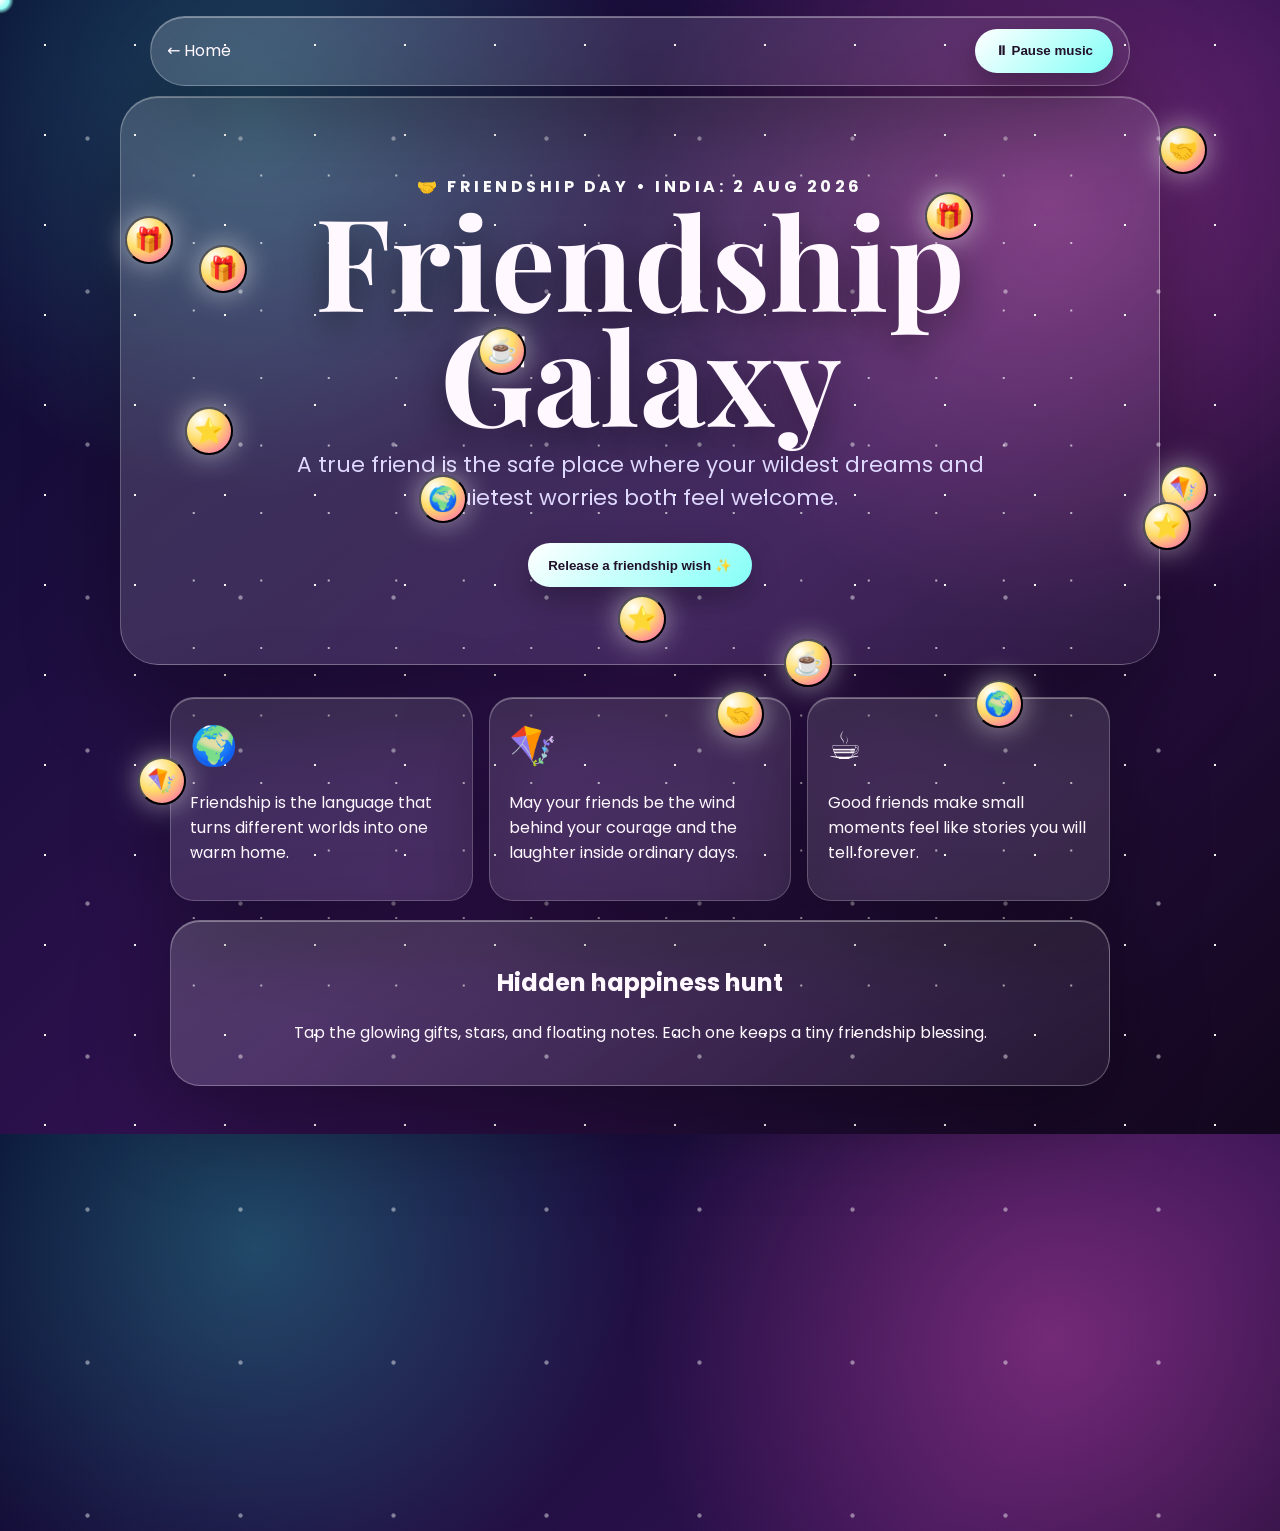
==== friendship.html @ 6240e815 "Create friendship and girlfriend day site" ====
<!doctype html>
<html lang="en">
<head>
  <meta charset="utf-8" />
  <meta name="viewport" content="width=device-width, initial-scale=1" />
  <title>Friendship Galaxy — Eternal Bonds</title>
  <link rel="preconnect" href="https://fonts.googleapis.com">
  <link rel="preconnect" href="https://fonts.gstatic.com" crossorigin>
  <link href="https://fonts.googleapis.com/css2?family=Playfair+Display:wght@600;700&family=Poppins:wght@400;500;600;700&display=swap" rel="stylesheet">
  <link rel="stylesheet" href="styles.css" />
</head>
<body class="celebration friendship-page" data-mood="friendship">
  <div class="cursor-orb" aria-hidden="true"></div>
  <div class="stars" aria-hidden="true"></div>
  <nav class="topbar glass"><a href="index.html">← Home</a><button class="music-toggle" type="button">▶ Play music</button></nav>
  <main class="celebration-shell">
    <section class="scene-card glass tilt-card">
      <div class="badge">🤝 Friendship Day • India: 2 Aug 2026</div>
      <h1>Friendship Galaxy</h1>
      <p class="lead">A true friend is the safe place where your wildest dreams and quietest worries both feel welcome.</p>
      <button class="wish-button" type="button">Release a friendship wish ✨</button>
    </section>
    <section class="quote-grid">
      <article class="quote-card glass"><span>🌍</span><p>Friendship is the language that turns different worlds into one warm home.</p></article>
      <article class="quote-card glass"><span>🪁</span><p>May your friends be the wind behind your courage and the laughter inside ordinary days.</p></article>
      <article class="quote-card glass"><span>☕</span><p>Good friends make small moments feel like stories you will tell forever.</p></article>
    </section>
    <section class="easter-zone glass">
      <h2>Hidden happiness hunt</h2>
      <p>Tap the glowing gifts, stars, and floating notes. Each one keeps a tiny friendship blessing.</p>
      <div class="secret-field" aria-live="polite"></div>
    </section>
  </main>
  <script src="script.js"></script>
</body>
</html>
---- styles.css ----
:root {
  --bg-a: #080b2f;
  --bg-b: #30114f;
  --glass: rgba(255, 255, 255, .13);
  --border: rgba(255, 255, 255, .28);
  --text: #fff8ff;
  --muted: #dfd8ff;
  --friend: #62f5ff;
  --love: #ff6fb5;
  font-family: Poppins, system-ui, sans-serif;
}
* { box-sizing: border-box; }
body {
  margin: 0;
  min-height: 100vh;
  overflow-x: hidden;
  color: var(--text);
  background: radial-gradient(circle at 20% 10%, #4dfff940, transparent 24rem), radial-gradient(circle at 82% 18%, #ff5ccb55, transparent 26rem), linear-gradient(135deg, var(--bg-a), var(--bg-b) 55%, #12071d);
  perspective: 1200px;
}
a { color: inherit; text-decoration: none; }
.glass {
  border: 1px solid var(--border);
  background: linear-gradient(145deg, rgba(255,255,255,.18), rgba(255,255,255,.06));
  box-shadow: 0 30px 90px rgba(0,0,0,.36), inset 0 1px 0 rgba(255,255,255,.35);
  backdrop-filter: blur(18px);
}
.stars, .stars::before, .stars::after {
  position: fixed; inset: 0; content: ""; pointer-events: none;
  background-image: radial-gradient(#fff 1px, transparent 1.5px);
  background-size: 90px 90px; animation: drift 35s linear infinite;
}
.stars::before { transform: scale(1.7); opacity: .45; animation-duration: 55s; }
.stars::after { transform: scale(.75); opacity: .65; animation-duration: 25s; }
.cursor-orb {
  position: fixed; z-index: 5; width: 28px; height: 28px; border-radius: 50%; pointer-events: none;
  background: radial-gradient(circle, #fff, #93fff5 45%, transparent 70%);
  mix-blend-mode: screen; filter: blur(.5px); transform: translate(-50%, -50%);
}
.home-shell, .celebration-shell { min-height: 100vh; display: grid; place-items: center; padding: 6rem 1.2rem 3rem; position: relative; }
.hero-card, .scene-card { width: min(1040px, 100%); padding: clamp(2rem, 6vw, 5rem); border-radius: 38px; text-align: center; transform-style: preserve-3d; }
h1 { font-family: 'Playfair Display', serif; font-size: clamp(3.4rem, 10vw, 8rem); margin: .2rem 0 1rem; line-height: .9; text-shadow: 0 12px 35px rgba(0,0,0,.45); }
.eyebrow, .badge { letter-spacing: .22em; text-transform: uppercase; color: #fff; font-weight: 700; }
.hero-copy, .lead { color: var(--muted); font-size: clamp(1.05rem, 2vw, 1.35rem); max-width: 760px; margin: 0 auto 1.8rem; }
.date-row, .portal-grid, .quote-grid { display: grid; gap: 1rem; }
.date-row { grid-template-columns: repeat(auto-fit, minmax(210px, 1fr)); margin: 2rem 0; }
.date-row span, .portal, .quote-card { border-radius: 24px; padding: 1.2rem; background: rgba(255,255,255,.12); border: 1px solid rgba(255,255,255,.22); }
.portal-grid, .quote-grid { grid-template-columns: repeat(auto-fit, minmax(250px, 1fr)); width: min(940px, 100%); margin: 2rem auto 0; }
.portal { display: flex; gap: 1rem; align-items: center; text-align: left; transition: transform .35s, box-shadow .35s; }
.portal:hover { transform: translateY(-12px) rotateX(8deg) rotateY(-8deg) scale(1.03); box-shadow: 0 25px 70px rgba(0,0,0,.45); }
.portal-icon { font-size: 3rem; filter: drop-shadow(0 12px 16px rgba(0,0,0,.35)); }
.portal small { display: block; color: var(--muted); margin-top: .25rem; }
.floating-shape, .secret {
  position: fixed; display: grid; place-items: center; border-radius: 24px; font-weight: 800; cursor: pointer; user-select: none;
  animation: float 6s ease-in-out infinite; transform-style: preserve-3d;
}
.floating-shape { width: 110px; height: 110px; background: linear-gradient(135deg, #ffffff55, #ffffff11); border: 1px solid var(--border); }
.cube { left: 6%; top: 16%; } .heart { right: 7%; bottom: 13%; animation-delay: -2s; } .ring { right: 14%; top: 16%; animation-delay: -4s; }
.topbar { position: fixed; z-index: 4; top: 1rem; left: 50%; transform: translateX(-50%); width: min(980px, calc(100% - 2rem)); border-radius: 999px; padding: .75rem 1rem; display: flex; justify-content: space-between; align-items: center; }
.music-toggle, .wish-button { border: 0; border-radius: 999px; padding: .9rem 1.25rem; color: #20102a; font-weight: 800; cursor: pointer; background: linear-gradient(135deg, #fff, #83fff7); box-shadow: 0 12px 30px rgba(0,0,0,.28); }
.girlfriend-page .music-toggle, .girlfriend-page .wish-button { background: linear-gradient(135deg, #fff, #ff9bd0); }
.quote-card { min-height: 190px; transform: translateZ(30px); transition: transform .35s; }
.quote-card:hover { transform: translateY(-10px) rotateY(7deg) translateZ(45px); }
.quote-card span { font-size: 2.4rem; }
.easter-zone { width: min(940px, 100%); margin-top: 1.2rem; border-radius: 30px; padding: 1.5rem; text-align: center; }
.secret { z-index: 3; width: 48px; height: 48px; font-size: 1.5rem; background: radial-gradient(circle at 30% 25%, #fff, #ffdd66 45%, #ff58bd); box-shadow: 0 0 28px #fff8; }
.secret.revealed { width: min(280px, 80vw); height: auto; padding: .8rem 1rem; font-size: .9rem; border-radius: 18px; background: rgba(255,255,255,.9); color: #32133d; animation: pop .5s ease both; }
.toast { position: fixed; left: 50%; bottom: 1.5rem; transform: translateX(-50%); z-index: 6; padding: 1rem 1.2rem; border-radius: 18px; background: rgba(255,255,255,.92); color: #2b1239; box-shadow: 0 20px 50px #0007; }
@keyframes drift { to { background-position: 360px 720px; } }
@keyframes float { 50% { transform: translateY(-24px) rotateX(16deg) rotateY(22deg); } }
@keyframes pop { from { transform: scale(.2) rotate(-12deg); } to { transform: scale(1) rotate(0); } }
@media (max-width: 640px) { .topbar { font-size: .85rem; } .floating-shape { display: none; } .scene-card, .hero-card { border-radius: 26px; } }
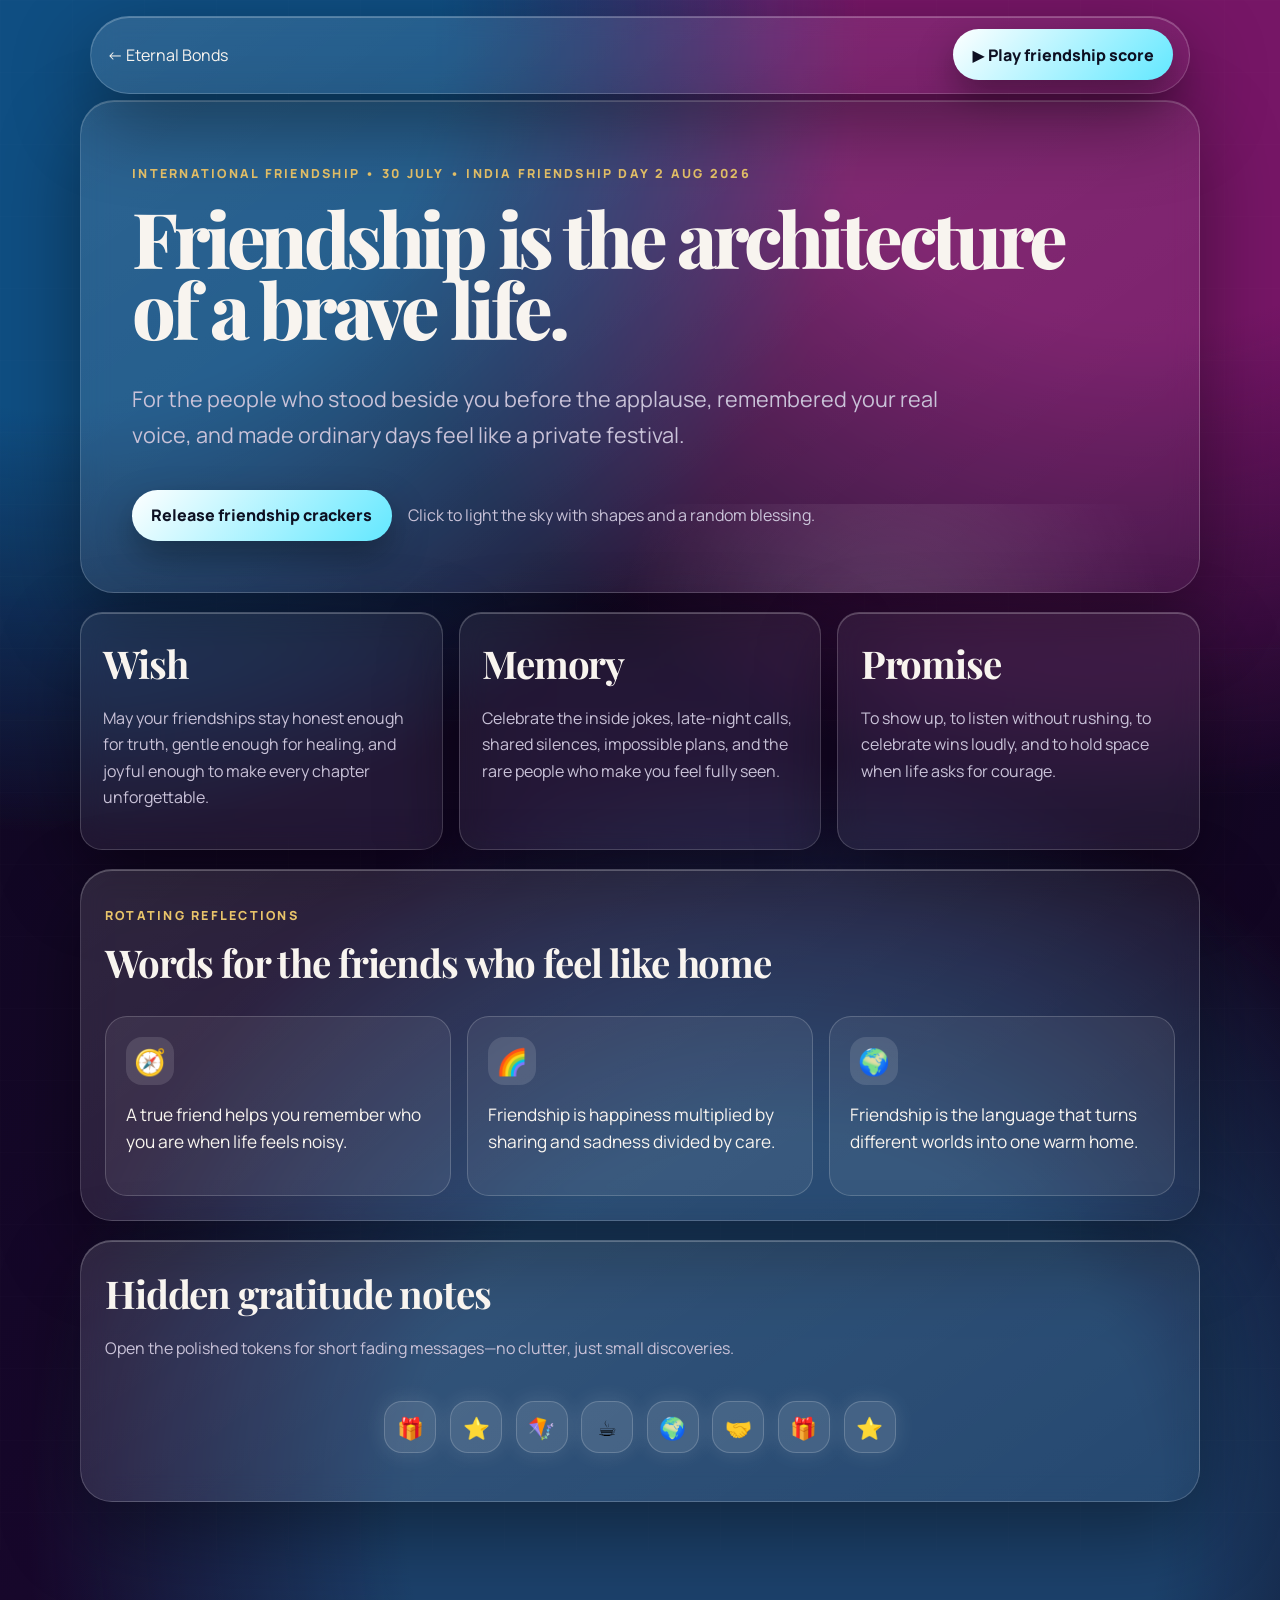
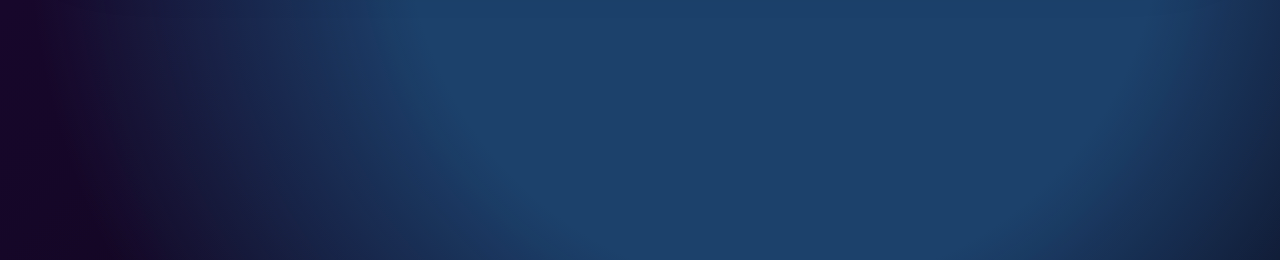
==== commit 3ee18ed9: "Rework site with premium celebrations" ====
--- a/friendship.html
+++ b/friendship.html
@@ -3,33 +3,29 @@
 <head>
   <meta charset="utf-8" />
   <meta name="viewport" content="width=device-width, initial-scale=1" />
-  <title>Friendship Galaxy — Eternal Bonds</title>
+  <title>Friendship Day Experience — Eternal Bonds</title>
   <link rel="preconnect" href="https://fonts.googleapis.com">
   <link rel="preconnect" href="https://fonts.gstatic.com" crossorigin>
-  <link href="https://fonts.googleapis.com/css2?family=Playfair+Display:wght@600;700&family=Poppins:wght@400;500;600;700&display=swap" rel="stylesheet">
+  <link href="https://fonts.googleapis.com/css2?family=Manrope:wght@400;500;600;700;800&family=Playfair+Display:wght@700;800&display=swap" rel="stylesheet">
   <link rel="stylesheet" href="styles.css" />
 </head>
 <body class="celebration friendship-page" data-mood="friendship">
-  <div class="cursor-orb" aria-hidden="true"></div>
-  <div class="stars" aria-hidden="true"></div>
-  <nav class="topbar glass"><a href="index.html">← Home</a><button class="music-toggle" type="button">▶ Play music</button></nav>
+  <div class="aurora" aria-hidden="true"></div><div class="grain" aria-hidden="true"></div><div class="sky-effects" aria-hidden="true"></div>
+  <nav class="topbar glass"><a href="index.html">← Eternal Bonds</a><button class="music-toggle" type="button">▶ Play friendship score</button></nav>
   <main class="celebration-shell">
-    <section class="scene-card glass tilt-card">
-      <div class="badge">🤝 Friendship Day • India: 2 Aug 2026</div>
-      <h1>Friendship Galaxy</h1>
-      <p class="lead">A true friend is the safe place where your wildest dreams and quietest worries both feel welcome.</p>
-      <button class="wish-button" type="button">Release a friendship wish ✨</button>
+    <section class="signature-hero glass tilt-card">
+      <p class="hero-kicker">International Friendship • 30 July • India Friendship Day 2 Aug 2026</p>
+      <h1>Friendship is the architecture of a brave life.</h1>
+      <p class="lead">For the people who stood beside you before the applause, remembered your real voice, and made ordinary days feel like a private festival.</p>
+      <div class="hero-actions"><button class="wish-button" type="button" data-effect="crackers">Release friendship crackers</button><span>Click to light the sky with shapes and a random blessing.</span></div>
     </section>
-    <section class="quote-grid">
-      <article class="quote-card glass"><span>🌍</span><p>Friendship is the language that turns different worlds into one warm home.</p></article>
-      <article class="quote-card glass"><span>🪁</span><p>May your friends be the wind behind your courage and the laughter inside ordinary days.</p></article>
-      <article class="quote-card glass"><span>☕</span><p>Good friends make small moments feel like stories you will tell forever.</p></article>
+    <section class="content-band">
+      <article class="editorial-card glass"><h2>Wish</h2><p>May your friendships stay honest enough for truth, gentle enough for healing, and joyful enough to make every chapter unforgettable.</p></article>
+      <article class="editorial-card glass"><h2>Memory</h2><p>Celebrate the inside jokes, late-night calls, shared silences, impossible plans, and the rare people who make you feel fully seen.</p></article>
+      <article class="editorial-card glass"><h2>Promise</h2><p>To show up, to listen without rushing, to celebrate wins loudly, and to hold space when life asks for courage.</p></article>
     </section>
-    <section class="easter-zone glass">
-      <h2>Hidden happiness hunt</h2>
-      <p>Tap the glowing gifts, stars, and floating notes. Each one keeps a tiny friendship blessing.</p>
-      <div class="secret-field" aria-live="polite"></div>
-    </section>
+    <section class="quote-stage glass"><div><p class="section-label">Rotating reflections</p><h2>Words for the friends who feel like home</h2></div><div class="quote-grid"><article class="quote-card"></article><article class="quote-card"></article><article class="quote-card"></article></div></section>
+    <section class="easter-zone glass"><h2>Hidden gratitude notes</h2><p>Open the polished tokens for short fading messages—no clutter, just small discoveries.</p><div class="secret-field" aria-live="polite"></div></section>
   </main>
   <script src="script.js"></script>
 </body>
--- a/styles.css
+++ b/styles.css
@@ -1,72 +1,5 @@
-:root {
-  --bg-a: #080b2f;
-  --bg-b: #30114f;
-  --glass: rgba(255, 255, 255, .13);
-  --border: rgba(255, 255, 255, .28);
-  --text: #fff8ff;
-  --muted: #dfd8ff;
-  --friend: #62f5ff;
-  --love: #ff6fb5;
-  font-family: Poppins, system-ui, sans-serif;
-}
-* { box-sizing: border-box; }
-body {
-  margin: 0;
-  min-height: 100vh;
-  overflow-x: hidden;
-  color: var(--text);
-  background: radial-gradient(circle at 20% 10%, #4dfff940, transparent 24rem), radial-gradient(circle at 82% 18%, #ff5ccb55, transparent 26rem), linear-gradient(135deg, var(--bg-a), var(--bg-b) 55%, #12071d);
-  perspective: 1200px;
-}
-a { color: inherit; text-decoration: none; }
-.glass {
-  border: 1px solid var(--border);
-  background: linear-gradient(145deg, rgba(255,255,255,.18), rgba(255,255,255,.06));
-  box-shadow: 0 30px 90px rgba(0,0,0,.36), inset 0 1px 0 rgba(255,255,255,.35);
-  backdrop-filter: blur(18px);
-}
-.stars, .stars::before, .stars::after {
-  position: fixed; inset: 0; content: ""; pointer-events: none;
-  background-image: radial-gradient(#fff 1px, transparent 1.5px);
-  background-size: 90px 90px; animation: drift 35s linear infinite;
-}
-.stars::before { transform: scale(1.7); opacity: .45; animation-duration: 55s; }
-.stars::after { transform: scale(.75); opacity: .65; animation-duration: 25s; }
-.cursor-orb {
-  position: fixed; z-index: 5; width: 28px; height: 28px; border-radius: 50%; pointer-events: none;
-  background: radial-gradient(circle, #fff, #93fff5 45%, transparent 70%);
-  mix-blend-mode: screen; filter: blur(.5px); transform: translate(-50%, -50%);
-}
-.home-shell, .celebration-shell { min-height: 100vh; display: grid; place-items: center; padding: 6rem 1.2rem 3rem; position: relative; }
-.hero-card, .scene-card { width: min(1040px, 100%); padding: clamp(2rem, 6vw, 5rem); border-radius: 38px; text-align: center; transform-style: preserve-3d; }
-h1 { font-family: 'Playfair Display', serif; font-size: clamp(3.4rem, 10vw, 8rem); margin: .2rem 0 1rem; line-height: .9; text-shadow: 0 12px 35px rgba(0,0,0,.45); }
-.eyebrow, .badge { letter-spacing: .22em; text-transform: uppercase; color: #fff; font-weight: 700; }
-.hero-copy, .lead { color: var(--muted); font-size: clamp(1.05rem, 2vw, 1.35rem); max-width: 760px; margin: 0 auto 1.8rem; }
-.date-row, .portal-grid, .quote-grid { display: grid; gap: 1rem; }
-.date-row { grid-template-columns: repeat(auto-fit, minmax(210px, 1fr)); margin: 2rem 0; }
-.date-row span, .portal, .quote-card { border-radius: 24px; padding: 1.2rem; background: rgba(255,255,255,.12); border: 1px solid rgba(255,255,255,.22); }
-.portal-grid, .quote-grid { grid-template-columns: repeat(auto-fit, minmax(250px, 1fr)); width: min(940px, 100%); margin: 2rem auto 0; }
-.portal { display: flex; gap: 1rem; align-items: center; text-align: left; transition: transform .35s, box-shadow .35s; }
-.portal:hover { transform: translateY(-12px) rotateX(8deg) rotateY(-8deg) scale(1.03); box-shadow: 0 25px 70px rgba(0,0,0,.45); }
-.portal-icon { font-size: 3rem; filter: drop-shadow(0 12px 16px rgba(0,0,0,.35)); }
-.portal small { display: block; color: var(--muted); margin-top: .25rem; }
-.floating-shape, .secret {
-  position: fixed; display: grid; place-items: center; border-radius: 24px; font-weight: 800; cursor: pointer; user-select: none;
-  animation: float 6s ease-in-out infinite; transform-style: preserve-3d;
-}
-.floating-shape { width: 110px; height: 110px; background: linear-gradient(135deg, #ffffff55, #ffffff11); border: 1px solid var(--border); }
-.cube { left: 6%; top: 16%; } .heart { right: 7%; bottom: 13%; animation-delay: -2s; } .ring { right: 14%; top: 16%; animation-delay: -4s; }
-.topbar { position: fixed; z-index: 4; top: 1rem; left: 50%; transform: translateX(-50%); width: min(980px, calc(100% - 2rem)); border-radius: 999px; padding: .75rem 1rem; display: flex; justify-content: space-between; align-items: center; }
-.music-toggle, .wish-button { border: 0; border-radius: 999px; padding: .9rem 1.25rem; color: #20102a; font-weight: 800; cursor: pointer; background: linear-gradient(135deg, #fff, #83fff7); box-shadow: 0 12px 30px rgba(0,0,0,.28); }
-.girlfriend-page .music-toggle, .girlfriend-page .wish-button { background: linear-gradient(135deg, #fff, #ff9bd0); }
-.quote-card { min-height: 190px; transform: translateZ(30px); transition: transform .35s; }
-.quote-card:hover { transform: translateY(-10px) rotateY(7deg) translateZ(45px); }
-.quote-card span { font-size: 2.4rem; }
-.easter-zone { width: min(940px, 100%); margin-top: 1.2rem; border-radius: 30px; padding: 1.5rem; text-align: center; }
-.secret { z-index: 3; width: 48px; height: 48px; font-size: 1.5rem; background: radial-gradient(circle at 30% 25%, #fff, #ffdd66 45%, #ff58bd); box-shadow: 0 0 28px #fff8; }
-.secret.revealed { width: min(280px, 80vw); height: auto; padding: .8rem 1rem; font-size: .9rem; border-radius: 18px; background: rgba(255,255,255,.9); color: #32133d; animation: pop .5s ease both; }
-.toast { position: fixed; left: 50%; bottom: 1.5rem; transform: translateX(-50%); z-index: 6; padding: 1rem 1.2rem; border-radius: 18px; background: rgba(255,255,255,.92); color: #2b1239; box-shadow: 0 20px 50px #0007; }
-@keyframes drift { to { background-position: 360px 720px; } }
-@keyframes float { 50% { transform: translateY(-24px) rotateX(16deg) rotateY(22deg); } }
-@keyframes pop { from { transform: scale(.2) rotate(-12deg); } to { transform: scale(1) rotate(0); } }
-@media (max-width: 640px) { .topbar { font-size: .85rem; } .floating-shape { display: none; } .scene-card, .hero-card { border-radius: 26px; } }
+:root{--ink:#f8f4ef;--muted:#c9c2d8;--panel:rgba(15,18,38,.64);--line:rgba(255,255,255,.18);--gold:#e9c46a;--cyan:#62e8ff;--rose:#ff7bb8;--violet:#8f7cff;font-family:Manrope,system-ui,sans-serif}*{box-sizing:border-box}body{margin:0;min-height:100svh;color:var(--ink);background:#070817;overflow-x:hidden;perspective:1200px}a{color:inherit;text-decoration:none}button{font:inherit}.aurora{position:fixed;inset:-20%;z-index:-3;background:radial-gradient(circle at 18% 16%,#164d7a 0 16%,transparent 34%),radial-gradient(circle at 78% 12%,#6d195f 0 16%,transparent 36%),radial-gradient(circle at 58% 84%,#204065 0 18%,transparent 36%),linear-gradient(135deg,#080a18,#160827 55%,#080611);filter:saturate(1.15)}.grain{position:fixed;inset:0;z-index:-2;pointer-events:none;opacity:.25;background-image:linear-gradient(rgba(255,255,255,.04) 1px,transparent 1px),linear-gradient(90deg,rgba(255,255,255,.035) 1px,transparent 1px);background-size:72px 72px}.glass{border:1px solid var(--line);background:linear-gradient(145deg,rgba(255,255,255,.12),rgba(255,255,255,.045));box-shadow:0 28px 80px rgba(0,0,0,.42),inset 0 1px 0 rgba(255,255,255,.24);backdrop-filter:blur(14px)}
+.home-shell{min-height:100svh;display:grid;grid-template-columns:minmax(0,1fr) 320px;gap:1rem;align-items:stretch;padding:clamp(1rem,3vw,3rem);max-width:1320px;margin:auto}.home-hero{border-radius:34px;padding:clamp(1.6rem,5vw,5rem);display:flex;flex-direction:column;justify-content:center}.hero-kicker,.section-label{color:var(--gold);font-weight:800;letter-spacing:.18em;text-transform:uppercase;font-size:.78rem}.home-hero h1,.signature-hero h1{font-family:'Playfair Display',serif;font-weight:800;letter-spacing:-.055em;line-height:.92;margin:.5rem 0 1rem}.home-hero h1{font-size:clamp(3rem,7.8vw,7.9rem);max-width:980px}.hero-copy,.lead{font-size:clamp(1.03rem,1.8vw,1.35rem);line-height:1.65;color:var(--muted);max-width:820px}.date-strip{display:grid;grid-template-columns:repeat(3,1fr);gap:.75rem;margin:2rem 0}.date-strip span,.portal,.editorial-card,.quote-card{border:1px solid var(--line);background:rgba(255,255,255,.065);border-radius:22px}.date-strip span{padding:1rem}.date-strip b{display:block;color:#fff;font-size:1.2rem}.portal-grid{display:grid;grid-template-columns:repeat(2,minmax(0,1fr));gap:1rem}.portal{padding:1.4rem;min-height:180px;display:flex;flex-direction:column;justify-content:space-between;transition:.25s ease}.portal:hover{transform:translateY(-8px);border-color:rgba(255,255,255,.42);background:rgba(255,255,255,.1)}.portal-mark{color:var(--gold);font-weight:900}.portal strong{font-size:1.55rem}.portal small{color:var(--muted);font-size:1rem;line-height:1.5}.side-panel{border-radius:34px;padding:1.5rem;align-self:stretch;display:flex;flex-direction:column;justify-content:end}.side-panel p{color:var(--gold);font-weight:800}.side-panel li{margin:.9rem 0;color:var(--muted)}
+.topbar{position:fixed;z-index:20;top:1rem;left:50%;transform:translateX(-50%);width:min(1100px,calc(100% - 2rem));border-radius:999px;padding:.78rem 1rem;display:flex;align-items:center;justify-content:space-between}.music-toggle,.wish-button{border:0;border-radius:999px;padding:.9rem 1.2rem;color:#0d1022;background:linear-gradient(135deg,#fff,var(--cyan));font-weight:900;cursor:pointer;box-shadow:0 16px 36px rgba(0,0,0,.35)}.girlfriend-page .music-toggle,.girlfriend-page .wish-button{background:linear-gradient(135deg,#fff,#ff9ac9)}.celebration-shell{width:min(1120px,calc(100% - 2rem));margin:0 auto;padding:6.25rem 0 3rem;display:grid;gap:1.2rem}.signature-hero{border-radius:34px;padding:clamp(1.6rem,4vw,4rem);min-height:420px;display:grid;align-content:center;position:relative;overflow:hidden}.signature-hero:after{content:"";position:absolute;inset:auto -10% -35% 35%;height:260px;background:radial-gradient(circle,#ffffff24,transparent 62%);pointer-events:none}.signature-hero h1{font-size:clamp(2.6rem,6vw,6.5rem);max-width:980px}.hero-actions{display:flex;gap:1rem;align-items:center;flex-wrap:wrap;margin-top:1rem}.hero-actions span{color:var(--muted);max-width:420px}.content-band{display:grid;grid-template-columns:repeat(3,1fr);gap:1rem}.editorial-card{padding:1.4rem;min-height:210px}.editorial-card h2,.quote-stage h2,.easter-zone h2{font-family:'Playfair Display',serif;letter-spacing:-.03em;font-size:clamp(1.7rem,3vw,2.6rem);margin:.1rem 0 .75rem}.editorial-card p,.easter-zone p{color:var(--muted);line-height:1.65}.quote-stage,.easter-zone{border-radius:32px;padding:1.5rem}.quote-stage{display:grid;gap:1rem}.quote-grid{display:grid;grid-template-columns:repeat(3,1fr);gap:1rem}.quote-card{padding:1.25rem;min-height:180px;transition:opacity .4s ease,transform .4s ease}.quote-card span{display:inline-grid;place-items:center;width:48px;height:48px;border-radius:16px;background:rgba(255,255,255,.12);font-size:1.6rem}.quote-card p{font-size:1.08rem;line-height:1.55}.quote-card.fade-in{animation:fadeIn .7s ease both}.secret-field{min-height:100px;display:flex;flex-wrap:wrap;gap:.85rem;align-items:center;justify-content:center;margin-top:1rem}.secret{width:52px;height:52px;border:1px solid var(--line);border-radius:18px;background:rgba(255,255,255,.12);font-size:1.35rem;cursor:pointer;box-shadow:0 0 22px rgba(255,255,255,.12);transition:.2s ease}.secret:hover{transform:translateY(-5px) scale(1.05);background:rgba(255,255,255,.2)}.fading-quote{flex-basis:min(620px,100%);padding:1rem 1.1rem;border-radius:18px;background:rgba(248,244,239,.94);color:#181429;font-weight:900;text-align:center;box-shadow:0 20px 50px rgba(0,0,0,.38);animation:fadeQuote 4s ease forwards}.sky-effects{position:fixed;inset:0;z-index:10;pointer-events:none;overflow:hidden}.asteroid-particle,.spark,.petal{position:fixed;pointer-events:none;z-index:30}.asteroid-particle{width:6px;height:6px;border-radius:50%;background:radial-gradient(circle,#fff,#7af7ff 58%,transparent 70%);box-shadow:0 0 16px #74f8ff;animation:trail .65s ease-out forwards}.spark{width:8px;height:8px;border-radius:50%;background:var(--spark,#fff);box-shadow:0 0 20px var(--spark,#fff);animation:blast .95s cubic-bezier(.1,.7,.2,1) forwards}.petal{width:16px;height:24px;border-radius:70% 30% 70% 30%;background:linear-gradient(135deg,#fff,#ff79b7);box-shadow:0 0 18px #ff9ac9;animation:petalBloom 1.6s ease-out forwards}.sparkle{position:fixed;z-index:30;color:#fff6a9;pointer-events:none;text-shadow:0 0 18px #fff;animation:sparklePop .9s ease forwards}
+@keyframes fadeIn{from{opacity:0;transform:translateY(12px)}to{opacity:1;transform:none}}@keyframes fadeQuote{0%{opacity:0;transform:translateY(8px) scale(.98)}15%,78%{opacity:1;transform:none}100%{opacity:0;transform:translateY(-14px) scale(.98)}}@keyframes trail{to{opacity:0;transform:translate(var(--dx),var(--dy)) scale(.1)}}@keyframes blast{to{opacity:0;transform:translate(var(--x),var(--y)) scale(.2) rotate(240deg)}}@keyframes petalBloom{0%{opacity:0;transform:translate(-50%,-50%) rotate(0) scale(.2)}20%{opacity:1}100%{opacity:0;transform:translate(var(--x),var(--y)) rotate(var(--r)) scale(1.08)}}@keyframes sparklePop{to{opacity:0;transform:translateY(-24px) scale(.2) rotate(90deg)}}
+@media(max-width:980px){.home-shell{grid-template-columns:1fr}.side-panel{display:none}.date-strip,.portal-grid,.content-band,.quote-grid{grid-template-columns:1fr}.signature-hero{min-height:auto}.topbar{font-size:.9rem}.hero-actions{align-items:flex-start;flex-direction:column}}@media(prefers-reduced-motion:reduce){*,*::before,*::after{animation-duration:.01ms!important;animation-iteration-count:1!important;scroll-behavior:auto!important}.asteroid-particle,.spark,.petal,.sparkle{display:none!important}}
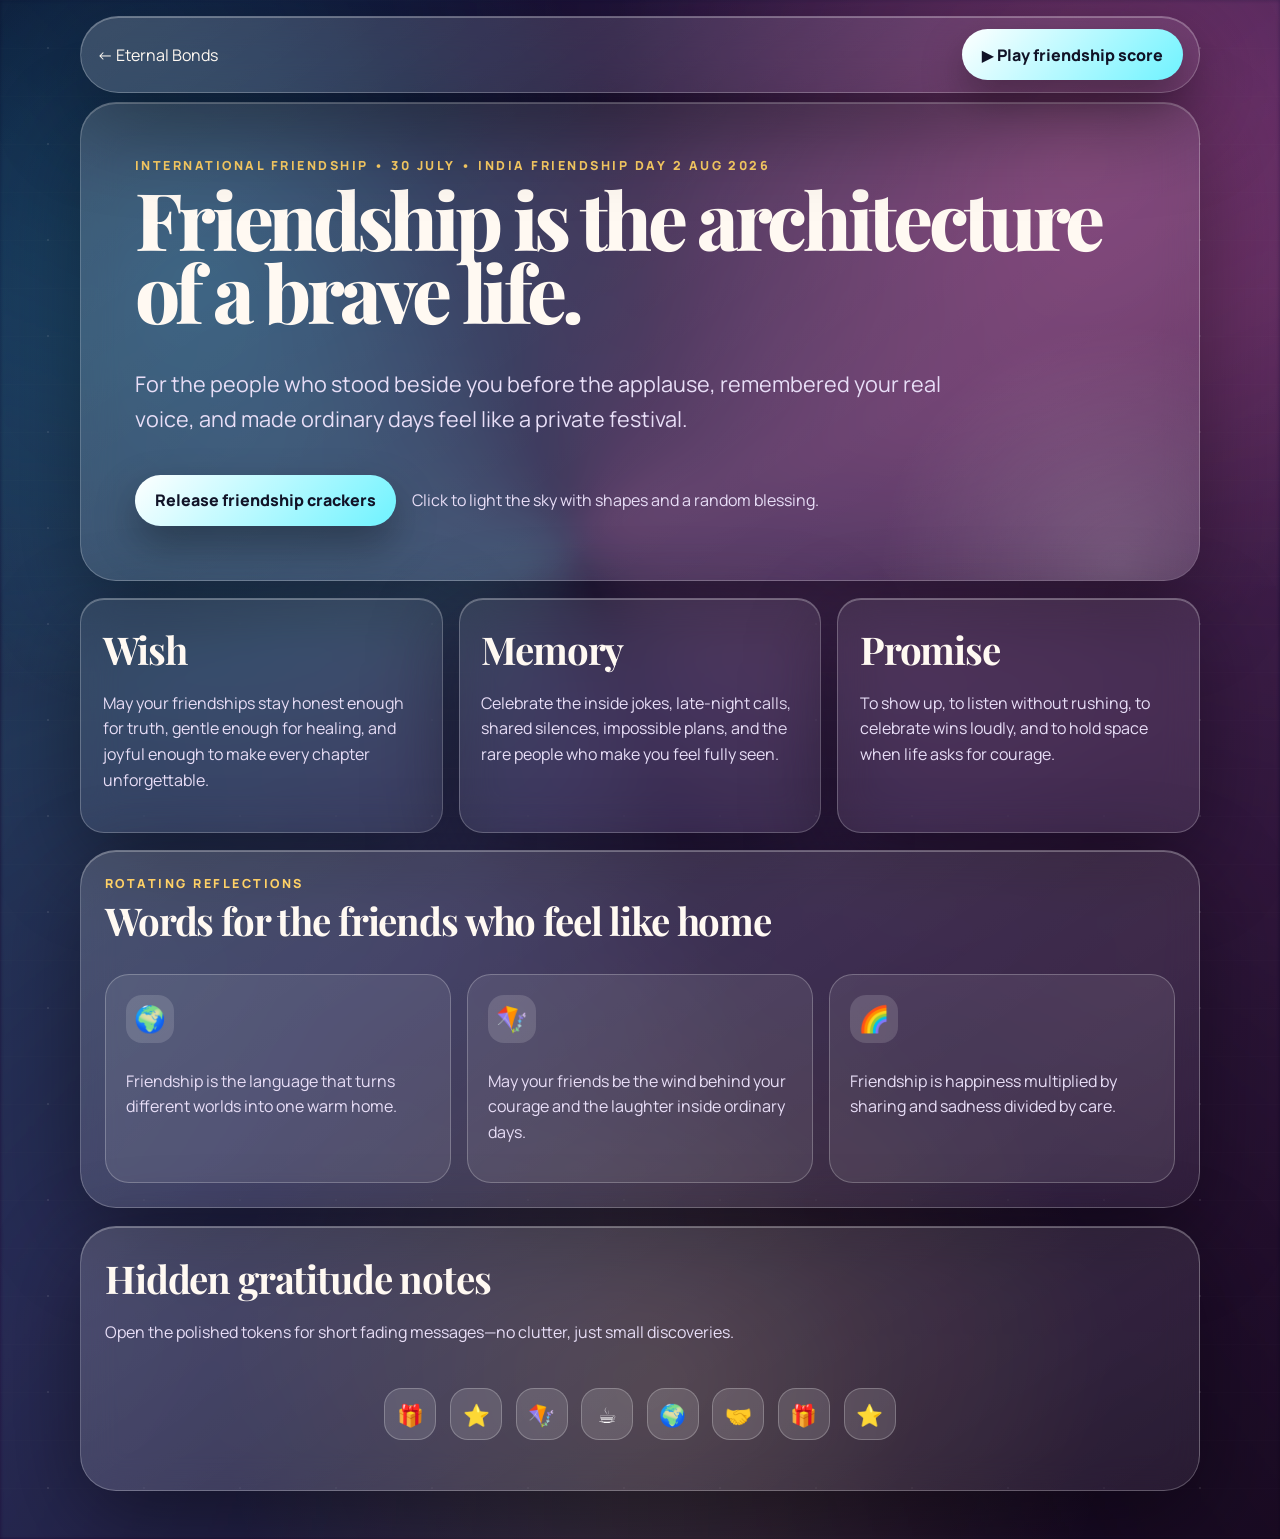
==== commit 544b38f3: "Refresh celebratory design with canvas effects" ====
--- a/friendship.html
+++ b/friendship.html
@@ -10,6 +10,7 @@
   <link rel="stylesheet" href="styles.css" />
 </head>
 <body class="celebration friendship-page" data-mood="friendship">
+  <canvas class="fx-canvas" aria-hidden="true"></canvas>
   <div class="aurora" aria-hidden="true"></div><div class="grain" aria-hidden="true"></div><div class="sky-effects" aria-hidden="true"></div>
   <nav class="topbar glass"><a href="index.html">← Eternal Bonds</a><button class="music-toggle" type="button">▶ Play friendship score</button></nav>
   <main class="celebration-shell">
--- a/styles.css
+++ b/styles.css
@@ -1,5 +1,344 @@
-:root{--ink:#f8f4ef;--muted:#c9c2d8;--panel:rgba(15,18,38,.64);--line:rgba(255,255,255,.18);--gold:#e9c46a;--cyan:#62e8ff;--rose:#ff7bb8;--violet:#8f7cff;font-family:Manrope,system-ui,sans-serif}*{box-sizing:border-box}body{margin:0;min-height:100svh;color:var(--ink);background:#070817;overflow-x:hidden;perspective:1200px}a{color:inherit;text-decoration:none}button{font:inherit}.aurora{position:fixed;inset:-20%;z-index:-3;background:radial-gradient(circle at 18% 16%,#164d7a 0 16%,transparent 34%),radial-gradient(circle at 78% 12%,#6d195f 0 16%,transparent 36%),radial-gradient(circle at 58% 84%,#204065 0 18%,transparent 36%),linear-gradient(135deg,#080a18,#160827 55%,#080611);filter:saturate(1.15)}.grain{position:fixed;inset:0;z-index:-2;pointer-events:none;opacity:.25;background-image:linear-gradient(rgba(255,255,255,.04) 1px,transparent 1px),linear-gradient(90deg,rgba(255,255,255,.035) 1px,transparent 1px);background-size:72px 72px}.glass{border:1px solid var(--line);background:linear-gradient(145deg,rgba(255,255,255,.12),rgba(255,255,255,.045));box-shadow:0 28px 80px rgba(0,0,0,.42),inset 0 1px 0 rgba(255,255,255,.24);backdrop-filter:blur(14px)}
-.home-shell{min-height:100svh;display:grid;grid-template-columns:minmax(0,1fr) 320px;gap:1rem;align-items:stretch;padding:clamp(1rem,3vw,3rem);max-width:1320px;margin:auto}.home-hero{border-radius:34px;padding:clamp(1.6rem,5vw,5rem);display:flex;flex-direction:column;justify-content:center}.hero-kicker,.section-label{color:var(--gold);font-weight:800;letter-spacing:.18em;text-transform:uppercase;font-size:.78rem}.home-hero h1,.signature-hero h1{font-family:'Playfair Display',serif;font-weight:800;letter-spacing:-.055em;line-height:.92;margin:.5rem 0 1rem}.home-hero h1{font-size:clamp(3rem,7.8vw,7.9rem);max-width:980px}.hero-copy,.lead{font-size:clamp(1.03rem,1.8vw,1.35rem);line-height:1.65;color:var(--muted);max-width:820px}.date-strip{display:grid;grid-template-columns:repeat(3,1fr);gap:.75rem;margin:2rem 0}.date-strip span,.portal,.editorial-card,.quote-card{border:1px solid var(--line);background:rgba(255,255,255,.065);border-radius:22px}.date-strip span{padding:1rem}.date-strip b{display:block;color:#fff;font-size:1.2rem}.portal-grid{display:grid;grid-template-columns:repeat(2,minmax(0,1fr));gap:1rem}.portal{padding:1.4rem;min-height:180px;display:flex;flex-direction:column;justify-content:space-between;transition:.25s ease}.portal:hover{transform:translateY(-8px);border-color:rgba(255,255,255,.42);background:rgba(255,255,255,.1)}.portal-mark{color:var(--gold);font-weight:900}.portal strong{font-size:1.55rem}.portal small{color:var(--muted);font-size:1rem;line-height:1.5}.side-panel{border-radius:34px;padding:1.5rem;align-self:stretch;display:flex;flex-direction:column;justify-content:end}.side-panel p{color:var(--gold);font-weight:800}.side-panel li{margin:.9rem 0;color:var(--muted)}
-.topbar{position:fixed;z-index:20;top:1rem;left:50%;transform:translateX(-50%);width:min(1100px,calc(100% - 2rem));border-radius:999px;padding:.78rem 1rem;display:flex;align-items:center;justify-content:space-between}.music-toggle,.wish-button{border:0;border-radius:999px;padding:.9rem 1.2rem;color:#0d1022;background:linear-gradient(135deg,#fff,var(--cyan));font-weight:900;cursor:pointer;box-shadow:0 16px 36px rgba(0,0,0,.35)}.girlfriend-page .music-toggle,.girlfriend-page .wish-button{background:linear-gradient(135deg,#fff,#ff9ac9)}.celebration-shell{width:min(1120px,calc(100% - 2rem));margin:0 auto;padding:6.25rem 0 3rem;display:grid;gap:1.2rem}.signature-hero{border-radius:34px;padding:clamp(1.6rem,4vw,4rem);min-height:420px;display:grid;align-content:center;position:relative;overflow:hidden}.signature-hero:after{content:"";position:absolute;inset:auto -10% -35% 35%;height:260px;background:radial-gradient(circle,#ffffff24,transparent 62%);pointer-events:none}.signature-hero h1{font-size:clamp(2.6rem,6vw,6.5rem);max-width:980px}.hero-actions{display:flex;gap:1rem;align-items:center;flex-wrap:wrap;margin-top:1rem}.hero-actions span{color:var(--muted);max-width:420px}.content-band{display:grid;grid-template-columns:repeat(3,1fr);gap:1rem}.editorial-card{padding:1.4rem;min-height:210px}.editorial-card h2,.quote-stage h2,.easter-zone h2{font-family:'Playfair Display',serif;letter-spacing:-.03em;font-size:clamp(1.7rem,3vw,2.6rem);margin:.1rem 0 .75rem}.editorial-card p,.easter-zone p{color:var(--muted);line-height:1.65}.quote-stage,.easter-zone{border-radius:32px;padding:1.5rem}.quote-stage{display:grid;gap:1rem}.quote-grid{display:grid;grid-template-columns:repeat(3,1fr);gap:1rem}.quote-card{padding:1.25rem;min-height:180px;transition:opacity .4s ease,transform .4s ease}.quote-card span{display:inline-grid;place-items:center;width:48px;height:48px;border-radius:16px;background:rgba(255,255,255,.12);font-size:1.6rem}.quote-card p{font-size:1.08rem;line-height:1.55}.quote-card.fade-in{animation:fadeIn .7s ease both}.secret-field{min-height:100px;display:flex;flex-wrap:wrap;gap:.85rem;align-items:center;justify-content:center;margin-top:1rem}.secret{width:52px;height:52px;border:1px solid var(--line);border-radius:18px;background:rgba(255,255,255,.12);font-size:1.35rem;cursor:pointer;box-shadow:0 0 22px rgba(255,255,255,.12);transition:.2s ease}.secret:hover{transform:translateY(-5px) scale(1.05);background:rgba(255,255,255,.2)}.fading-quote{flex-basis:min(620px,100%);padding:1rem 1.1rem;border-radius:18px;background:rgba(248,244,239,.94);color:#181429;font-weight:900;text-align:center;box-shadow:0 20px 50px rgba(0,0,0,.38);animation:fadeQuote 4s ease forwards}.sky-effects{position:fixed;inset:0;z-index:10;pointer-events:none;overflow:hidden}.asteroid-particle,.spark,.petal{position:fixed;pointer-events:none;z-index:30}.asteroid-particle{width:6px;height:6px;border-radius:50%;background:radial-gradient(circle,#fff,#7af7ff 58%,transparent 70%);box-shadow:0 0 16px #74f8ff;animation:trail .65s ease-out forwards}.spark{width:8px;height:8px;border-radius:50%;background:var(--spark,#fff);box-shadow:0 0 20px var(--spark,#fff);animation:blast .95s cubic-bezier(.1,.7,.2,1) forwards}.petal{width:16px;height:24px;border-radius:70% 30% 70% 30%;background:linear-gradient(135deg,#fff,#ff79b7);box-shadow:0 0 18px #ff9ac9;animation:petalBloom 1.6s ease-out forwards}.sparkle{position:fixed;z-index:30;color:#fff6a9;pointer-events:none;text-shadow:0 0 18px #fff;animation:sparklePop .9s ease forwards}
-@keyframes fadeIn{from{opacity:0;transform:translateY(12px)}to{opacity:1;transform:none}}@keyframes fadeQuote{0%{opacity:0;transform:translateY(8px) scale(.98)}15%,78%{opacity:1;transform:none}100%{opacity:0;transform:translateY(-14px) scale(.98)}}@keyframes trail{to{opacity:0;transform:translate(var(--dx),var(--dy)) scale(.1)}}@keyframes blast{to{opacity:0;transform:translate(var(--x),var(--y)) scale(.2) rotate(240deg)}}@keyframes petalBloom{0%{opacity:0;transform:translate(-50%,-50%) rotate(0) scale(.2)}20%{opacity:1}100%{opacity:0;transform:translate(var(--x),var(--y)) rotate(var(--r)) scale(1.08)}}@keyframes sparklePop{to{opacity:0;transform:translateY(-24px) scale(.2) rotate(90deg)}}
-@media(max-width:980px){.home-shell{grid-template-columns:1fr}.side-panel{display:none}.date-strip,.portal-grid,.content-band,.quote-grid{grid-template-columns:1fr}.signature-hero{min-height:auto}.topbar{font-size:.9rem}.hero-actions{align-items:flex-start;flex-direction:column}}@media(prefers-reduced-motion:reduce){*,*::before,*::after{animation-duration:.01ms!important;animation-iteration-count:1!important;scroll-behavior:auto!important}.asteroid-particle,.spark,.petal,.sparkle{display:none!important}}
+:root {
+  --ink: #fff9f2;
+  --soft: #e8def7;
+  --deep: #090819;
+  --panel: rgba(255, 255, 255, 0.12);
+  --panel-strong: rgba(255, 255, 255, 0.18);
+  --line: rgba(255, 255, 255, 0.24);
+  --gold: #ffd166;
+  --cyan: #6ef3ff;
+  --rose: #ff7fbd;
+  --violet: #9d8cff;
+  --shadow: 0 28px 90px rgba(0, 0, 0, 0.42);
+  font-family: Manrope, system-ui, -apple-system, BlinkMacSystemFont, "Segoe UI", sans-serif;
+}
+
+* { box-sizing: border-box; }
+html { min-height: 100%; background: var(--deep); }
+body {
+  margin: 0;
+  min-height: 100svh;
+  color: var(--ink);
+  overflow-x: hidden;
+  background:
+    radial-gradient(circle at 16% 18%, rgba(48, 205, 255, 0.26), transparent 28rem),
+    radial-gradient(circle at 84% 10%, rgba(255, 107, 181, 0.28), transparent 30rem),
+    radial-gradient(circle at 52% 90%, rgba(255, 209, 102, 0.16), transparent 28rem),
+    linear-gradient(135deg, #080b28 0%, #21113f 48%, #12071d 100%);
+  perspective: 1200px;
+}
+
+a { color: inherit; text-decoration: none; }
+button { font: inherit; }
+
+.aurora,
+.grain,
+.fx-canvas,
+.sky-effects {
+  position: fixed;
+  inset: 0;
+  pointer-events: none;
+}
+
+.aurora {
+  z-index: -3;
+  background:
+    conic-gradient(from 160deg at 45% 35%, transparent, rgba(110, 243, 255, 0.18), transparent, rgba(255, 127, 189, 0.2), transparent),
+    radial-gradient(circle at 50% 40%, rgba(255, 255, 255, 0.07), transparent 32rem);
+  filter: blur(2px) saturate(1.15);
+}
+
+.grain {
+  z-index: -2;
+  opacity: 0.28;
+  background-image:
+    radial-gradient(rgba(255, 255, 255, 0.34) 1px, transparent 1.4px),
+    linear-gradient(rgba(255,255,255,0.035) 1px, transparent 1px);
+  background-size: 96px 96px, 48px 48px;
+  animation: starDrift 50s linear infinite;
+}
+
+.fx-canvas,
+.sky-effects { z-index: 12; }
+
+.glass {
+  border: 1px solid var(--line);
+  background: linear-gradient(145deg, rgba(255,255,255,0.17), rgba(255,255,255,0.065));
+  box-shadow: var(--shadow), inset 0 1px 0 rgba(255,255,255,0.28);
+  backdrop-filter: blur(18px);
+}
+
+.home-shell {
+  width: min(1280px, calc(100% - 2rem));
+  min-height: 100svh;
+  margin: 0 auto;
+  padding: clamp(1rem, 3vw, 3rem) 0;
+  display: grid;
+  grid-template-columns: minmax(0, 1fr) minmax(270px, 360px);
+  gap: 1rem;
+  align-items: stretch;
+}
+
+.home-hero,
+.side-panel,
+.signature-hero,
+.quote-stage,
+.easter-zone {
+  border-radius: 36px;
+}
+
+.home-hero {
+  position: relative;
+  overflow: hidden;
+  padding: clamp(1.6rem, 5vw, 5rem);
+  display: grid;
+  align-content: center;
+}
+
+.home-hero::after,
+.signature-hero::after {
+  content: "";
+  position: absolute;
+  width: 34rem;
+  height: 34rem;
+  right: -12rem;
+  bottom: -16rem;
+  border-radius: 50%;
+  background: radial-gradient(circle, rgba(255,255,255,0.18), transparent 62%);
+}
+
+.hero-kicker,
+.section-label {
+  margin: 0;
+  color: var(--gold);
+  font-size: 0.78rem;
+  font-weight: 900;
+  letter-spacing: 0.2em;
+  text-transform: uppercase;
+}
+
+.home-hero h1,
+.signature-hero h1 {
+  margin: 0.5rem 0 1rem;
+  font-family: "Playfair Display", Georgia, serif;
+  font-weight: 800;
+  letter-spacing: -0.055em;
+  line-height: 0.92;
+}
+
+.home-hero h1 { font-size: clamp(3.2rem, 8vw, 8.4rem); max-width: 1040px; }
+.signature-hero h1 { font-size: clamp(2.8rem, 6.2vw, 6.7rem); max-width: 1000px; }
+
+.hero-copy,
+.lead {
+  max-width: 840px;
+  color: var(--soft);
+  font-size: clamp(1rem, 1.75vw, 1.35rem);
+  line-height: 1.65;
+}
+
+.date-strip,
+.portal-grid,
+.content-band,
+.quote-grid {
+  display: grid;
+  gap: 1rem;
+}
+
+.date-strip { grid-template-columns: repeat(3, 1fr); margin: 2rem 0; }
+.date-strip span,
+.portal,
+.editorial-card,
+.quote-card {
+  border: 1px solid var(--line);
+  border-radius: 24px;
+  background: rgba(255,255,255,0.085);
+}
+.date-strip span { padding: 1rem; color: var(--soft); }
+.date-strip b { display: block; color: #fff; font-size: 1.18rem; }
+
+.portal-grid { grid-template-columns: repeat(2, minmax(0, 1fr)); }
+.portal {
+  min-height: 180px;
+  padding: 1.35rem;
+  display: flex;
+  flex-direction: column;
+  justify-content: space-between;
+  transition: transform 0.28s ease, background 0.28s ease, border-color 0.28s ease;
+}
+.portal:hover { transform: translateY(-10px); background: var(--panel-strong); border-color: rgba(255,255,255,0.44); }
+.portal-mark { color: var(--gold); font-weight: 900; }
+.portal strong { font-size: 1.5rem; }
+.portal small { color: var(--soft); font-size: 1rem; line-height: 1.55; }
+
+.side-panel {
+  padding: 1.5rem;
+  display: grid;
+  align-content: end;
+}
+.side-panel p { color: var(--gold); font-weight: 900; }
+.side-panel li { margin: 0.9rem 0; color: var(--soft); }
+
+.topbar {
+  position: fixed;
+  z-index: 30;
+  top: 1rem;
+  left: 50%;
+  transform: translateX(-50%);
+  width: min(1120px, calc(100% - 2rem));
+  border-radius: 999px;
+  padding: 0.75rem 1rem;
+  display: flex;
+  justify-content: space-between;
+  align-items: center;
+}
+
+.music-toggle,
+.wish-button {
+  border: 0;
+  border-radius: 999px;
+  padding: 0.92rem 1.25rem;
+  color: #111327;
+  font-weight: 900;
+  cursor: pointer;
+  background: linear-gradient(135deg, #fff, var(--cyan));
+  box-shadow: 0 18px 40px rgba(0,0,0,0.34);
+}
+.girlfriend-page .music-toggle,
+.girlfriend-page .wish-button { background: linear-gradient(135deg, #fff, #ff9bcf); }
+
+.celebration-shell {
+  width: min(1120px, calc(100% - 2rem));
+  margin: 0 auto;
+  padding: 6.4rem 0 3rem;
+  display: grid;
+  gap: 1.1rem;
+}
+
+.signature-hero {
+  min-height: 430px;
+  position: relative;
+  overflow: hidden;
+  padding: clamp(1.7rem, 4.2vw, 4rem);
+  display: grid;
+  align-content: center;
+}
+
+.hero-actions {
+  display: flex;
+  flex-wrap: wrap;
+  gap: 1rem;
+  align-items: center;
+  margin-top: 1rem;
+}
+.hero-actions span { max-width: 430px; color: var(--soft); }
+
+.content-band { grid-template-columns: repeat(3, 1fr); }
+.editorial-card { min-height: 205px; padding: 1.35rem; }
+.editorial-card h2,
+.quote-stage h2,
+.easter-zone h2 {
+  margin: 0.1rem 0 0.75rem;
+  font-family: "Playfair Display", Georgia, serif;
+  font-size: clamp(1.7rem, 3vw, 2.55rem);
+  letter-spacing: -0.03em;
+}
+.editorial-card p,
+.easter-zone p,
+.quote-card p { color: var(--soft); line-height: 1.62; }
+
+.quote-stage,
+.easter-zone { padding: 1.5rem; }
+.quote-stage { display: grid; gap: 1rem; }
+.quote-grid { grid-template-columns: repeat(3, 1fr); }
+.quote-card { min-height: 178px; padding: 1.25rem; }
+.quote-card span {
+  display: inline-grid;
+  place-items: center;
+  width: 48px;
+  height: 48px;
+  margin-bottom: 0.6rem;
+  border-radius: 16px;
+  background: rgba(255,255,255,0.14);
+  font-size: 1.6rem;
+}
+.quote-card.fade-in { animation: fadeIn 0.6s ease both; }
+
+.secret-field {
+  min-height: 104px;
+  display: flex;
+  flex-wrap: wrap;
+  justify-content: center;
+  align-items: center;
+  gap: 0.85rem;
+  margin-top: 1rem;
+}
+.secret {
+  width: 52px;
+  height: 52px;
+  border: 1px solid var(--line);
+  border-radius: 18px;
+  background: rgba(255,255,255,0.13);
+  color: #fff;
+  font-size: 1.35rem;
+  cursor: pointer;
+  transition: transform 0.2s ease, background 0.2s ease;
+}
+.secret:hover { transform: translateY(-5px) scale(1.06); background: rgba(255,255,255,0.22); }
+
+.fading-quote {
+  flex-basis: min(620px, 100%);
+  padding: 1rem 1.1rem;
+  border-radius: 18px;
+  color: #151224;
+  background: rgba(255, 250, 244, 0.95);
+  font-weight: 900;
+  text-align: center;
+  box-shadow: 0 20px 50px rgba(0,0,0,0.38);
+  animation: fadeQuote 4s ease forwards;
+}
+
+.asteroid-particle,
+.sparkle {
+  position: fixed;
+  z-index: 40;
+  pointer-events: none;
+}
+.asteroid-particle {
+  width: 6px;
+  height: 6px;
+  border-radius: 50%;
+  background: radial-gradient(circle, #fff, #7af7ff 58%, transparent 70%);
+  box-shadow: 0 0 16px #74f8ff;
+  animation: trail 0.65s ease-out forwards;
+}
+.sparkle {
+  color: #fff6a9;
+  text-shadow: 0 0 18px #fff;
+  animation: sparklePop 0.9s ease forwards;
+}
+
+@keyframes starDrift { to { background-position: 240px 360px, 96px 144px; } }
+@keyframes fadeIn { from { opacity: 0; transform: translateY(12px); } to { opacity: 1; transform: none; } }
+@keyframes fadeQuote { 0% { opacity: 0; transform: translateY(8px) scale(0.98); } 15%, 78% { opacity: 1; transform: none; } 100% { opacity: 0; transform: translateY(-14px) scale(0.98); } }
+@keyframes trail { to { opacity: 0; transform: translate(var(--dx), var(--dy)) scale(0.1); } }
+@keyframes sparklePop { to { opacity: 0; transform: translateY(-24px) scale(0.2) rotate(90deg); } }
+
+@media (max-width: 980px) {
+  .home-shell { grid-template-columns: 1fr; }
+  .side-panel { display: none; }
+  .date-strip,
+  .portal-grid,
+  .content-band,
+  .quote-grid { grid-template-columns: 1fr; }
+  .signature-hero { min-height: auto; }
+  .topbar { font-size: 0.9rem; }
+  .hero-actions { align-items: flex-start; flex-direction: column; }
+}
+
+@media (prefers-reduced-motion: reduce) {
+  *, *::before, *::after { animation-duration: 0.01ms !important; animation-iteration-count: 1 !important; scroll-behavior: auto !important; }
+  .asteroid-particle,
+  .sparkle,
+  .fx-canvas { display: none !important; }
+}
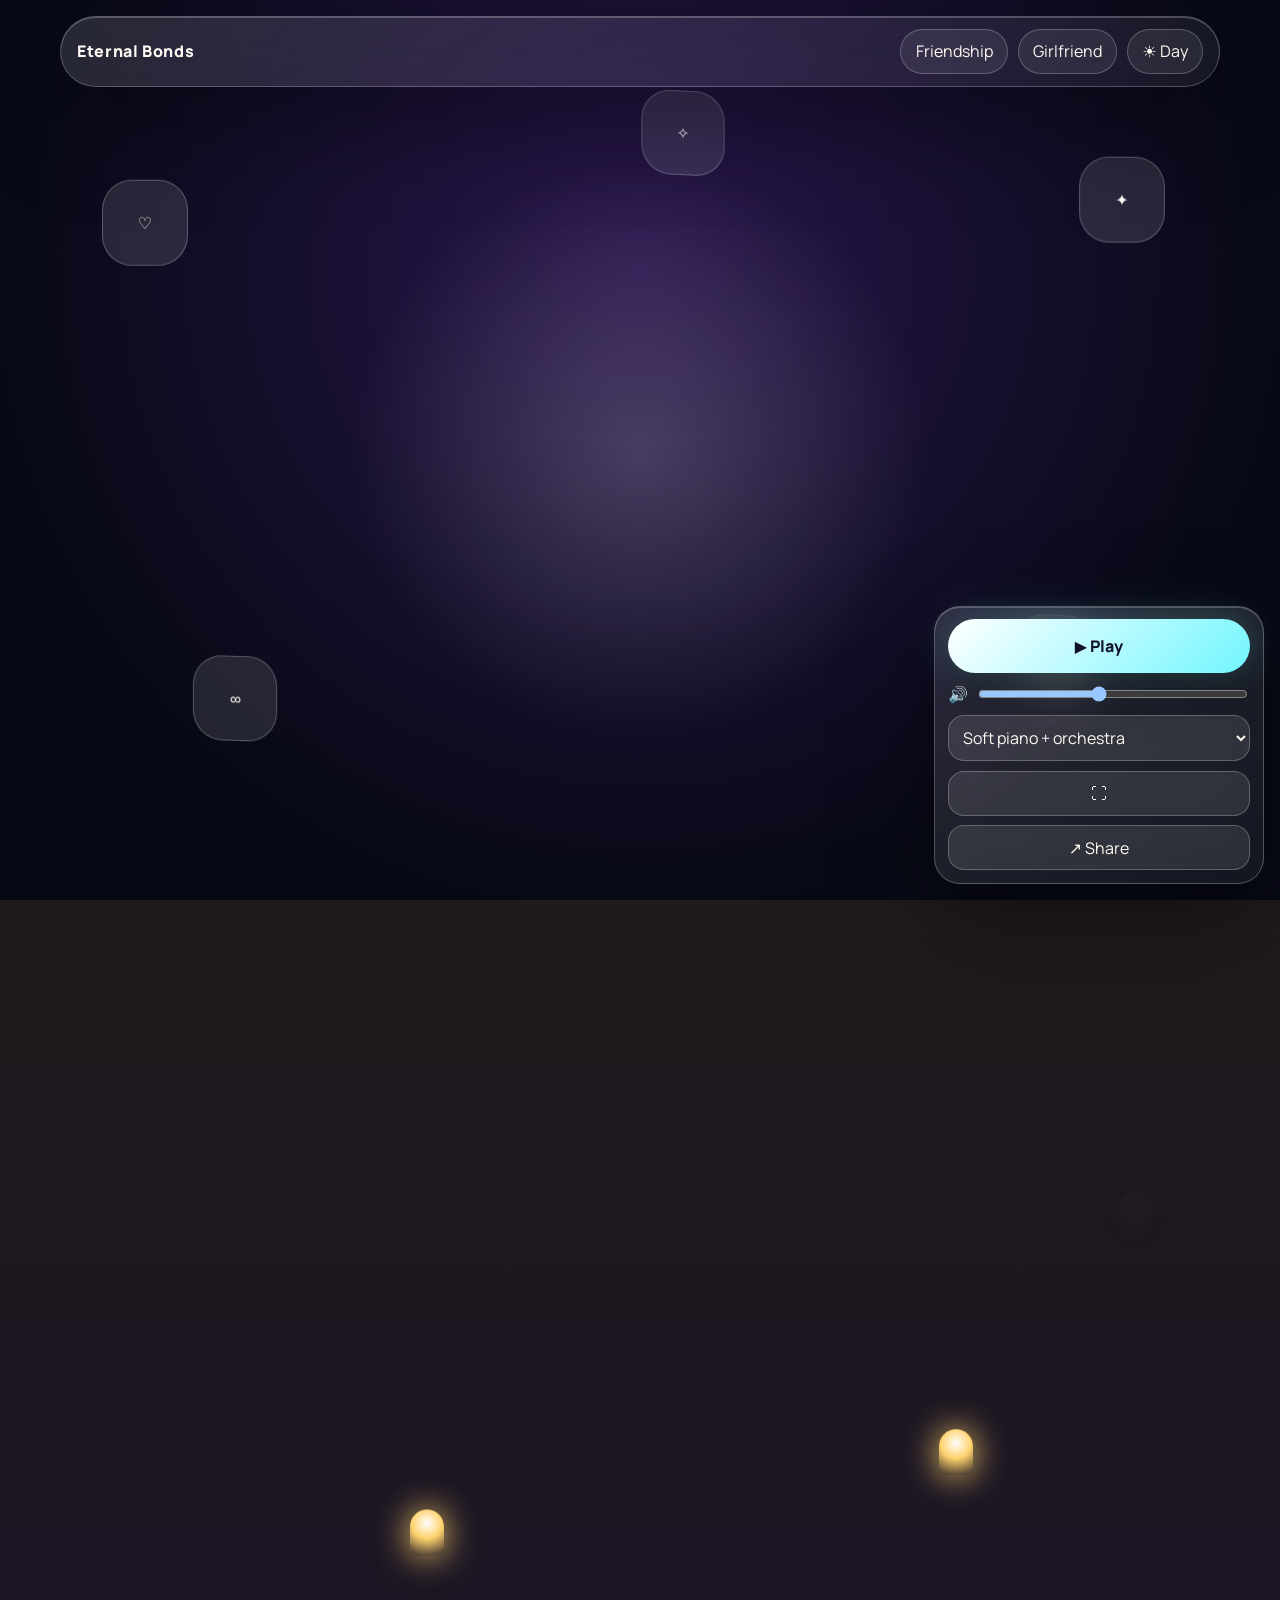
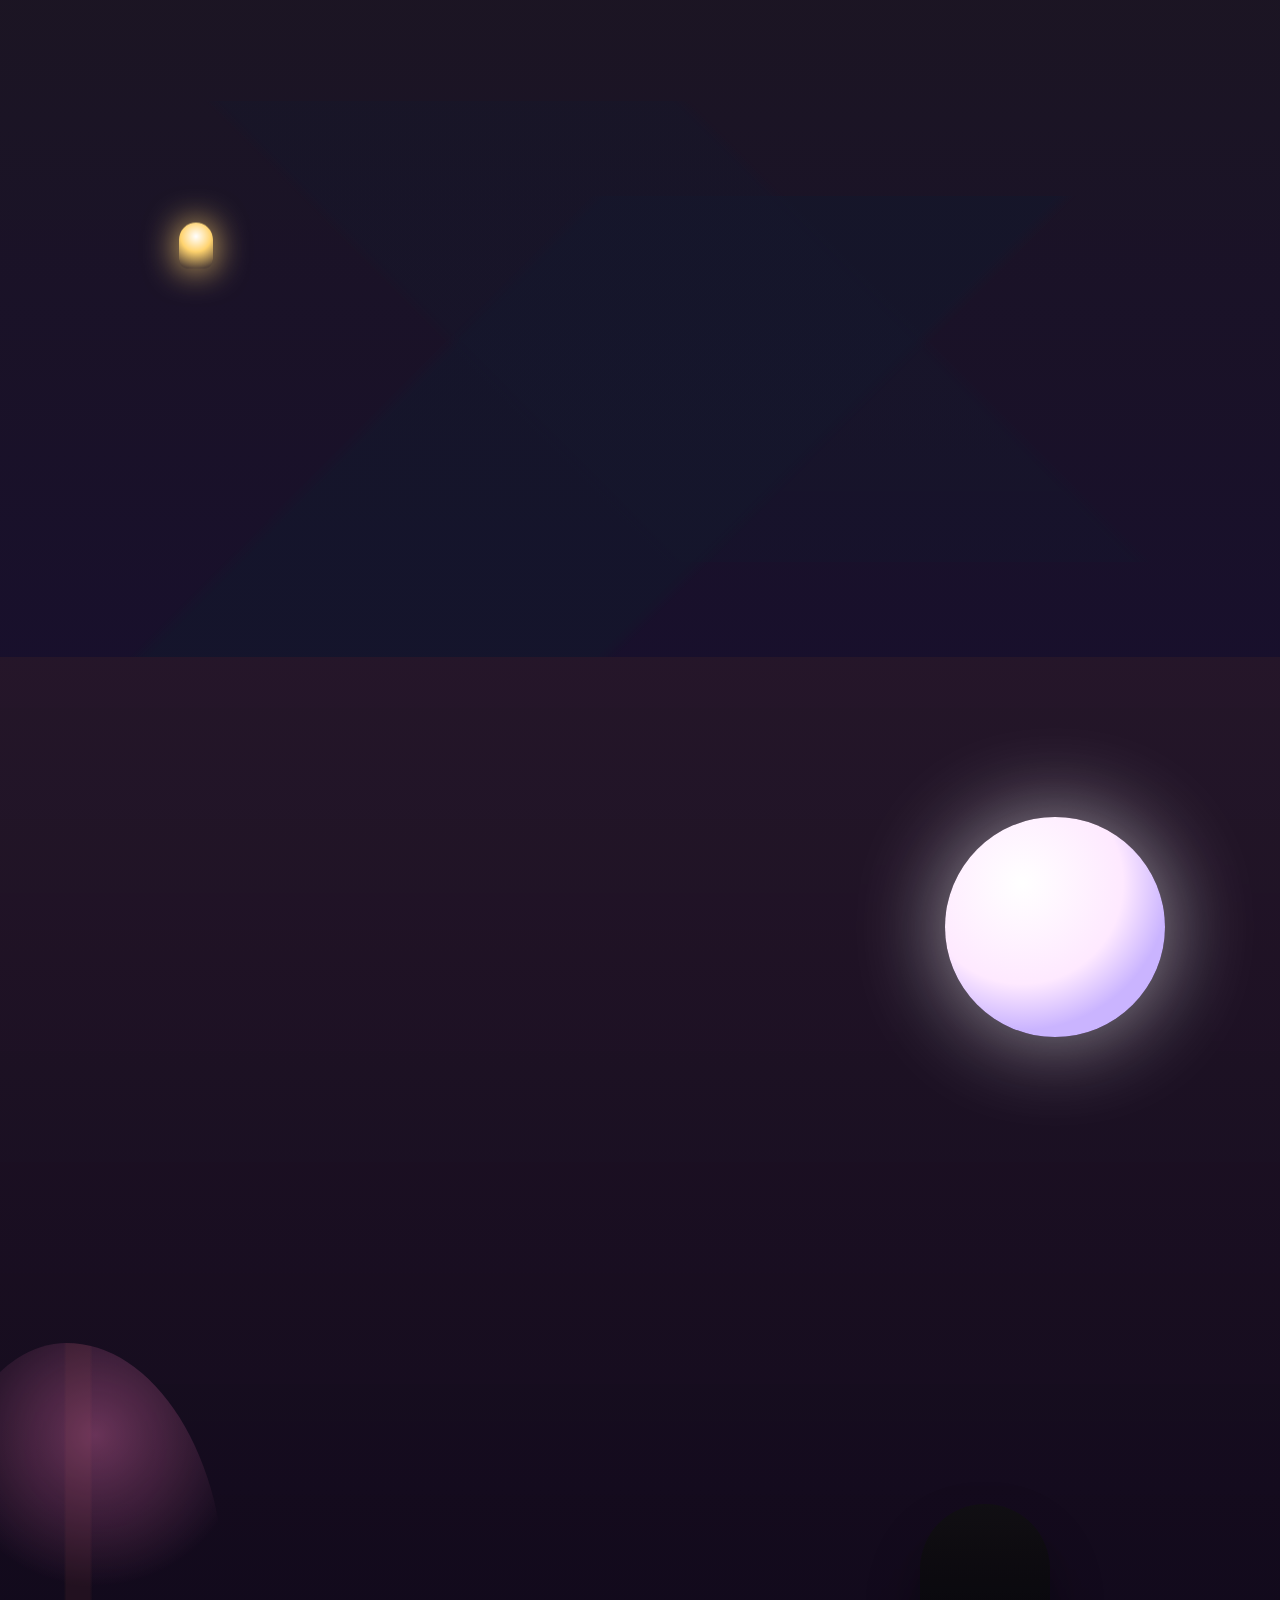
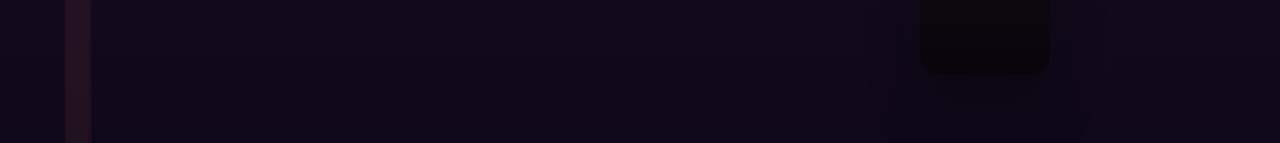
==== commit 4772868a: "Create cinematic Eternal Bonds experience" ====
--- a/friendship.html
+++ b/friendship.html
@@ -1,33 +1 @@
-<!doctype html>
-<html lang="en">
-<head>
-  <meta charset="utf-8" />
-  <meta name="viewport" content="width=device-width, initial-scale=1" />
-  <title>Friendship Day Experience — Eternal Bonds</title>
-  <link rel="preconnect" href="https://fonts.googleapis.com">
-  <link rel="preconnect" href="https://fonts.gstatic.com" crossorigin>
-  <link href="https://fonts.googleapis.com/css2?family=Manrope:wght@400;500;600;700;800&family=Playfair+Display:wght@700;800&display=swap" rel="stylesheet">
-  <link rel="stylesheet" href="styles.css" />
-</head>
-<body class="celebration friendship-page" data-mood="friendship">
-  <canvas class="fx-canvas" aria-hidden="true"></canvas>
-  <div class="aurora" aria-hidden="true"></div><div class="grain" aria-hidden="true"></div><div class="sky-effects" aria-hidden="true"></div>
-  <nav class="topbar glass"><a href="index.html">← Eternal Bonds</a><button class="music-toggle" type="button">▶ Play friendship score</button></nav>
-  <main class="celebration-shell">
-    <section class="signature-hero glass tilt-card">
-      <p class="hero-kicker">International Friendship • 30 July • India Friendship Day 2 Aug 2026</p>
-      <h1>Friendship is the architecture of a brave life.</h1>
-      <p class="lead">For the people who stood beside you before the applause, remembered your real voice, and made ordinary days feel like a private festival.</p>
-      <div class="hero-actions"><button class="wish-button" type="button" data-effect="crackers">Release friendship crackers</button><span>Click to light the sky with shapes and a random blessing.</span></div>
-    </section>
-    <section class="content-band">
-      <article class="editorial-card glass"><h2>Wish</h2><p>May your friendships stay honest enough for truth, gentle enough for healing, and joyful enough to make every chapter unforgettable.</p></article>
-      <article class="editorial-card glass"><h2>Memory</h2><p>Celebrate the inside jokes, late-night calls, shared silences, impossible plans, and the rare people who make you feel fully seen.</p></article>
-      <article class="editorial-card glass"><h2>Promise</h2><p>To show up, to listen without rushing, to celebrate wins loudly, and to hold space when life asks for courage.</p></article>
-    </section>
-    <section class="quote-stage glass"><div><p class="section-label">Rotating reflections</p><h2>Words for the friends who feel like home</h2></div><div class="quote-grid"><article class="quote-card"></article><article class="quote-card"></article><article class="quote-card"></article></div></section>
-    <section class="easter-zone glass"><h2>Hidden gratitude notes</h2><p>Open the polished tokens for short fading messages—no clutter, just small discoveries.</p><div class="secret-field" aria-live="polite"></div></section>
-  </main>
-  <script src="script.js"></script>
-</body>
-</html>
+<!doctype html><html lang="en"><head><meta charset="utf-8"><meta name="viewport" content="width=device-width,initial-scale=1"><title>Friendship Day — Eternal Bonds</title><meta http-equiv="refresh" content="0; url=index.html#friendship"><link rel="canonical" href="index.html#friendship"></head><body><p><a href="index.html#friendship">Open Friendship Day experience</a></p></body></html>
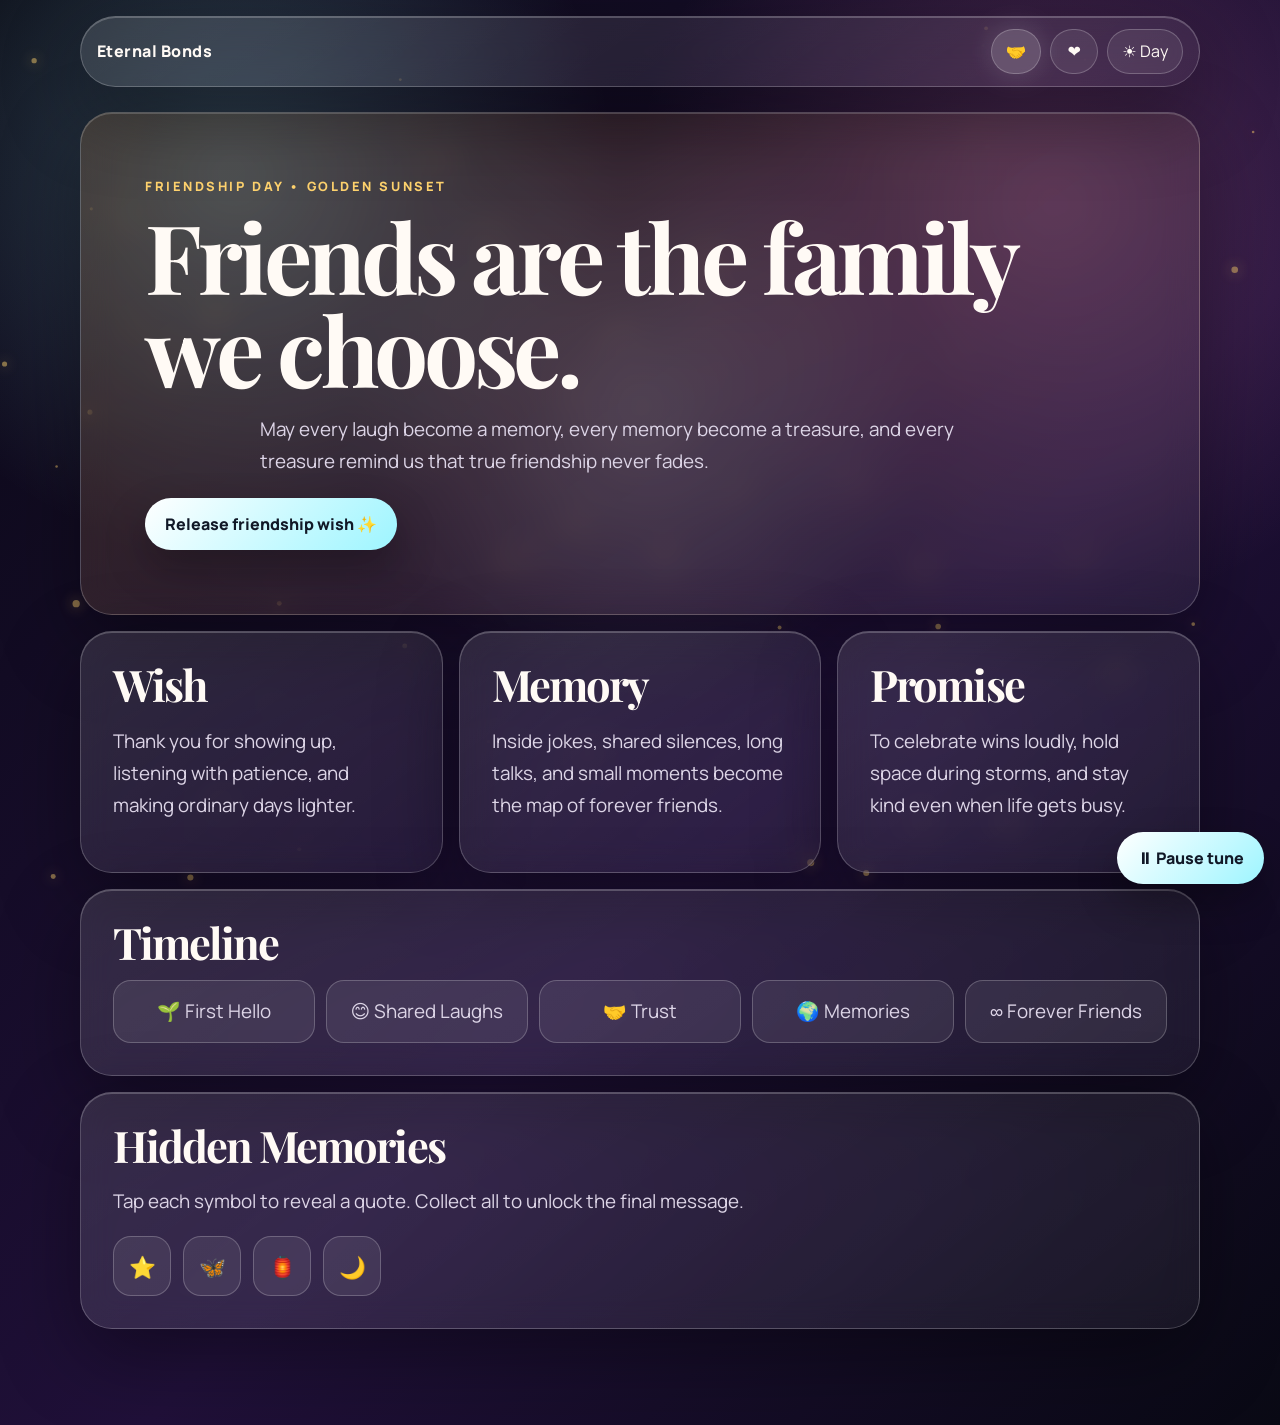
==== commit 17cbdfb4: "Separate pages and add YouTube tune controls" ====
--- a/friendship.html
+++ b/friendship.html
@@ -1 +1,41 @@
-<!doctype html><html lang="en"><head><meta charset="utf-8"><meta name="viewport" content="width=device-width,initial-scale=1"><title>Friendship Day — Eternal Bonds</title><meta http-equiv="refresh" content="0; url=index.html#friendship"><link rel="canonical" href="index.html#friendship"></head><body><p><a href="index.html#friendship">Open Friendship Day experience</a></p></body></html>
+<!doctype html>
+<html lang="en">
+<head>
+  <meta charset="utf-8" />
+  <meta name="viewport" content="width=device-width, initial-scale=1" />
+  <title>Friendship Day — Eternal Bonds</title>
+  <link rel="preconnect" href="https://fonts.googleapis.com">
+  <link rel="preconnect" href="https://fonts.gstatic.com" crossorigin>
+  <link href="https://fonts.googleapis.com/css2?family=Manrope:wght@400;500;600;700;800&family=Playfair+Display:wght@700;800&display=swap" rel="stylesheet">
+  <link rel="stylesheet" href="styles.css" />
+</head>
+<body data-page="friendship" data-theme="night">
+  <canvas id="ambience" aria-hidden="true"></canvas>
+  <div class="spotlight" aria-hidden="true"></div>
+  <iframe class="youtube-audio" src="https://www.youtube.com/embed/I3OJUwILelU?enablejsapi=1&autoplay=1&loop=1&playlist=I3OJUwILelU&playsinline=1&controls=0" title="Background tune" allow="autoplay; encrypted-media" referrerpolicy="strict-origin-when-cross-origin"></iframe>
+
+  <nav class="top-nav glass"><a class="brand" href="index.html">Eternal Bonds</a><div class="nav-actions"><a class="nav-icon active" href="friendship.html">🤝</a><a class="nav-icon" href="girlfriend.html">❤️</a><button class="theme-toggle" type="button">☀️ Day</button></div></nav>
+
+  <main class="page-shell detail-shell friendship-theme">
+    <section class="detail-hero glass reveal">
+      <p class="eyebrow">Friendship Day • Golden sunset</p>
+      <h1>Friends are the family we choose.</h1>
+      <p class="lead">May every laugh become a memory, every memory become a treasure, and every treasure remind us that true friendship never fades.</p>
+      <button class="wish-button" type="button" data-burst="friendship">Release friendship wish ✨</button>
+    </section>
+
+    <section class="content-grid">
+      <article class="info-card glass reveal"><h2>Wish</h2><p>Thank you for showing up, listening with patience, and making ordinary days lighter.</p></article>
+      <article class="info-card glass reveal"><h2>Memory</h2><p>Inside jokes, shared silences, long talks, and small moments become the map of forever friends.</p></article>
+      <article class="info-card glass reveal"><h2>Promise</h2><p>To celebrate wins loudly, hold space during storms, and stay kind even when life gets busy.</p></article>
+    </section>
+
+    <section class="timeline glass reveal"><h2>Timeline</h2><div class="timeline-steps"><span>🌱 First Hello</span><span>😊 Shared Laughs</span><span>🤝 Trust</span><span>🌍 Memories</span><span>∞ Forever Friends</span></div></section>
+    <section class="egg-zone glass reveal" data-kind="friendship"><h2>Hidden Memories</h2><p>Tap each symbol to reveal a quote. Collect all to unlock the final message.</p><div class="eggs" aria-live="polite"></div><div class="unlock-message" hidden>✨ You found every hidden memory.</div></section>
+  </main>
+
+  <button class="music-control glass" type="button" aria-pressed="true">⏸ Pause tune</button>
+  <div class="toast" aria-live="polite"></div>
+  <script src="script.js"></script>
+</body>
+</html>
--- a/styles.css
+++ b/styles.css
@@ -0,0 +1,291 @@
+:root {
+  --bg: #090914;
+  --panel: rgba(255, 255, 255, 0.12);
+  --panel-strong: rgba(255, 255, 255, 0.18);
+  --line: rgba(255, 255, 255, 0.22);
+  --text: #fffaf5;
+  --muted: #ddd5e7;
+  --accent: #9df5ff;
+  --gold: #ffd36e;
+  --rose: #ff8bc6;
+  --shadow: 0 26px 80px rgba(0, 0, 0, 0.38);
+  color-scheme: dark;
+  font-family: Manrope, system-ui, sans-serif;
+}
+
+[data-theme="day"] {
+  --bg: #fff7e8;
+  --panel: rgba(255, 255, 255, 0.72);
+  --panel-strong: rgba(255, 255, 255, 0.9);
+  --line: rgba(80, 61, 104, 0.18);
+  --text: #21162f;
+  --muted: #5b5267;
+  --accent: #167d90;
+  --gold: #b56f00;
+  --rose: #b42870;
+  --shadow: 0 24px 70px rgba(86, 64, 105, 0.18);
+  color-scheme: light;
+}
+
+* { box-sizing: border-box; }
+html { min-height: 100%; }
+body {
+  margin: 0;
+  min-height: 100svh;
+  overflow-x: hidden;
+  color: var(--text);
+  background:
+    radial-gradient(circle at 18% 12%, rgba(157, 245, 255, 0.24), transparent 24rem),
+    radial-gradient(circle at 82% 14%, rgba(255, 139, 198, 0.22), transparent 26rem),
+    linear-gradient(135deg, var(--bg), #201039 58%, var(--bg));
+}
+[data-theme="day"] body,
+body[data-theme="day"] {
+  background:
+    radial-gradient(circle at 18% 12%, rgba(255, 211, 110, 0.28), transparent 24rem),
+    radial-gradient(circle at 84% 16%, rgba(255, 139, 198, 0.18), transparent 28rem),
+    linear-gradient(135deg, #fff7e8, #ecfbff 55%, #ffeef7);
+}
+
+a { color: inherit; text-decoration: none; }
+button { font: inherit; cursor: pointer; }
+
+#ambience,
+.spotlight {
+  position: fixed;
+  inset: 0;
+  pointer-events: none;
+}
+#ambience { z-index: -2; }
+.spotlight {
+  z-index: -1;
+  background: radial-gradient(circle at var(--mx, 50%) var(--my, 45%), rgba(255,255,255,0.16), transparent 18rem);
+  mix-blend-mode: screen;
+}
+.youtube-audio {
+  position: fixed;
+  width: 1px;
+  height: 1px;
+  opacity: 0;
+  pointer-events: none;
+  border: 0;
+}
+
+.glass {
+  border: 1px solid var(--line);
+  background: linear-gradient(145deg, var(--panel), rgba(255,255,255,0.05));
+  box-shadow: var(--shadow), inset 0 1px 0 rgba(255,255,255,0.22);
+  backdrop-filter: blur(16px);
+}
+
+.top-nav {
+  position: fixed;
+  z-index: 20;
+  top: 1rem;
+  left: 50%;
+  width: min(1120px, calc(100% - 2rem));
+  transform: translateX(-50%);
+  border-radius: 999px;
+  padding: 0.75rem 1rem;
+  display: flex;
+  justify-content: space-between;
+  align-items: center;
+}
+.brand { font-weight: 900; letter-spacing: 0.03em; }
+.nav-actions { display: flex; gap: 0.55rem; align-items: center; }
+.nav-icon,
+.theme-toggle {
+  min-width: 48px;
+  min-height: 44px;
+  border: 1px solid var(--line);
+  border-radius: 999px;
+  padding: 0.65rem 0.9rem;
+  display: inline-grid;
+  place-items: center;
+  background: rgba(255,255,255,0.08);
+  color: var(--text);
+}
+.nav-icon.active { background: var(--panel-strong); box-shadow: 0 0 28px rgba(255,255,255,0.15); }
+
+.page-shell {
+  width: min(1120px, calc(100% - 2rem));
+  margin: 0 auto;
+  padding: 7rem 0 6rem;
+}
+.home-shell {
+  min-height: 100svh;
+  display: grid;
+  place-items: center;
+}
+.home-hero,
+.detail-hero,
+.info-card,
+.timeline,
+.egg-zone,
+.letter-card {
+  border-radius: 32px;
+}
+.home-hero {
+  width: min(920px, 100%);
+  padding: clamp(2rem, 6vw, 4.6rem);
+  text-align: center;
+}
+.eyebrow {
+  margin: 0 0 0.9rem;
+  color: var(--gold);
+  font-size: 0.8rem;
+  font-weight: 900;
+  letter-spacing: 0.2em;
+  text-transform: uppercase;
+}
+h1,
+h2 {
+  margin: 0;
+  font-family: "Playfair Display", Georgia, serif;
+  line-height: 0.96;
+  letter-spacing: -0.045em;
+}
+h1 { font-size: clamp(3rem, 7.5vw, 7rem); }
+h2 { font-size: clamp(1.8rem, 3.4vw, 3.2rem); }
+.lead,
+.info-card p,
+.egg-zone p,
+.timeline-steps,
+.letter-text {
+  color: var(--muted);
+  font-size: clamp(1rem, 1.6vw, 1.18rem);
+  line-height: 1.7;
+}
+.lead { max-width: 760px; margin: 1.2rem auto 0; }
+
+.choice-grid,
+.content-grid {
+  display: grid;
+  gap: 1rem;
+}
+.choice-grid { grid-template-columns: repeat(2, minmax(0, 1fr)); margin-top: 2rem; }
+.choice-card {
+  min-height: 170px;
+  padding: 1.25rem;
+  border: 1px solid var(--line);
+  border-radius: 26px;
+  display: flex;
+  gap: 1rem;
+  align-items: center;
+  text-align: left;
+  background: rgba(255,255,255,0.08);
+  transition: transform 0.25s ease, background 0.25s ease;
+}
+.choice-card:hover { transform: translateY(-8px); background: var(--panel-strong); }
+.choice-icon { font-size: 3rem; }
+.choice-card strong { display: block; font-size: 1.45rem; }
+.choice-card small { display: block; margin-top: 0.4rem; color: var(--muted); line-height: 1.5; }
+
+.detail-shell { display: grid; gap: 1rem; }
+.detail-hero {
+  position: relative;
+  min-height: 450px;
+  padding: clamp(1.6rem, 5vw, 4rem);
+  display: grid;
+  align-content: center;
+  overflow: hidden;
+}
+.friendship-theme .detail-hero { background: linear-gradient(145deg, rgba(255, 168, 77, 0.16), rgba(255,255,255,0.06)); }
+.girlfriend-theme .detail-hero { background: linear-gradient(145deg, rgba(255, 139, 198, 0.16), rgba(255,255,255,0.06)); }
+.wish-button,
+.music-control,
+.envelope {
+  border: 0;
+  border-radius: 999px;
+  padding: 0.95rem 1.25rem;
+  color: #111827;
+  font-weight: 900;
+  background: linear-gradient(135deg, #fff, var(--accent));
+  box-shadow: 0 18px 42px rgba(0,0,0,0.28);
+}
+.girlfriend-theme .wish-button,
+.envelope { background: linear-gradient(135deg, #fff, #ffabd4); }
+.wish-button { width: fit-content; margin-top: 1.3rem; }
+.content-grid { grid-template-columns: repeat(3, 1fr); }
+.info-card,
+.timeline,
+.egg-zone,
+.letter-card { padding: clamp(1.2rem, 3vw, 2rem); }
+.info-card { min-height: 190px; }
+.timeline-steps {
+  display: grid;
+  grid-template-columns: repeat(5, 1fr);
+  gap: 0.7rem;
+  margin-top: 1rem;
+}
+.timeline-steps span,
+.egg {
+  border: 1px solid var(--line);
+  border-radius: 18px;
+  padding: 0.9rem;
+  text-align: center;
+  background: rgba(255,255,255,0.08);
+}
+.eggs { display: flex; flex-wrap: wrap; gap: 0.75rem; margin-top: 1rem; }
+.egg { min-width: 58px; min-height: 58px; color: var(--text); font-size: 1.35rem; }
+.egg.found { opacity: 0.55; transform: scale(0.95); }
+.unlock-message {
+  margin-top: 1rem;
+  padding: 1rem;
+  border-radius: 18px;
+  background: rgba(255,255,255,0.13);
+  font-weight: 900;
+}
+.moon {
+  position: absolute;
+  right: clamp(1rem, 8vw, 5rem);
+  top: clamp(1rem, 8vw, 4rem);
+  width: clamp(92px, 16vw, 180px);
+  height: clamp(92px, 16vw, 180px);
+  border-radius: 50%;
+  background: radial-gradient(circle at 35% 30%, #fff, #fee7ff 55%, #cdb8ff 80%);
+  box-shadow: 0 0 80px rgba(255,255,255,0.5);
+  opacity: 0.9;
+}
+.letter-card { display: grid; gap: 1rem; align-content: start; }
+.letter-text { margin: 0; padding: 1rem; border-radius: 20px; background: rgba(255,255,255,0.1); }
+
+.music-control {
+  position: fixed;
+  z-index: 30;
+  right: 1rem;
+  bottom: 1rem;
+}
+.toast {
+  position: fixed;
+  z-index: 40;
+  left: 50%;
+  bottom: 1rem;
+  max-width: min(620px, calc(100% - 2rem));
+  padding: 1rem 1.2rem;
+  border-radius: 18px;
+  color: #1c1430;
+  background: rgba(255,250,244,0.96);
+  font-weight: 900;
+  box-shadow: var(--shadow);
+  opacity: 0;
+  transform: translateX(-50%) translateY(120%);
+  transition: 0.28s ease;
+}
+.toast.show { opacity: 1; transform: translateX(-50%) translateY(0); }
+.reveal { opacity: 0; transform: translateY(24px); transition: 0.55s ease; }
+.reveal.visible { opacity: 1; transform: none; }
+
+@media (max-width: 820px) {
+  .top-nav { border-radius: 24px; align-items: flex-start; }
+  .nav-actions { flex-wrap: wrap; justify-content: flex-end; }
+  .choice-grid,
+  .content-grid,
+  .timeline-steps { grid-template-columns: 1fr; }
+  .detail-hero { min-height: auto; }
+  .moon { opacity: 0.35; }
+}
+
+@media (prefers-reduced-motion: reduce) {
+  *, *::before, *::after { animation-duration: 0.01ms !important; animation-iteration-count: 1 !important; scroll-behavior: auto !important; transition: none !important; }
+}
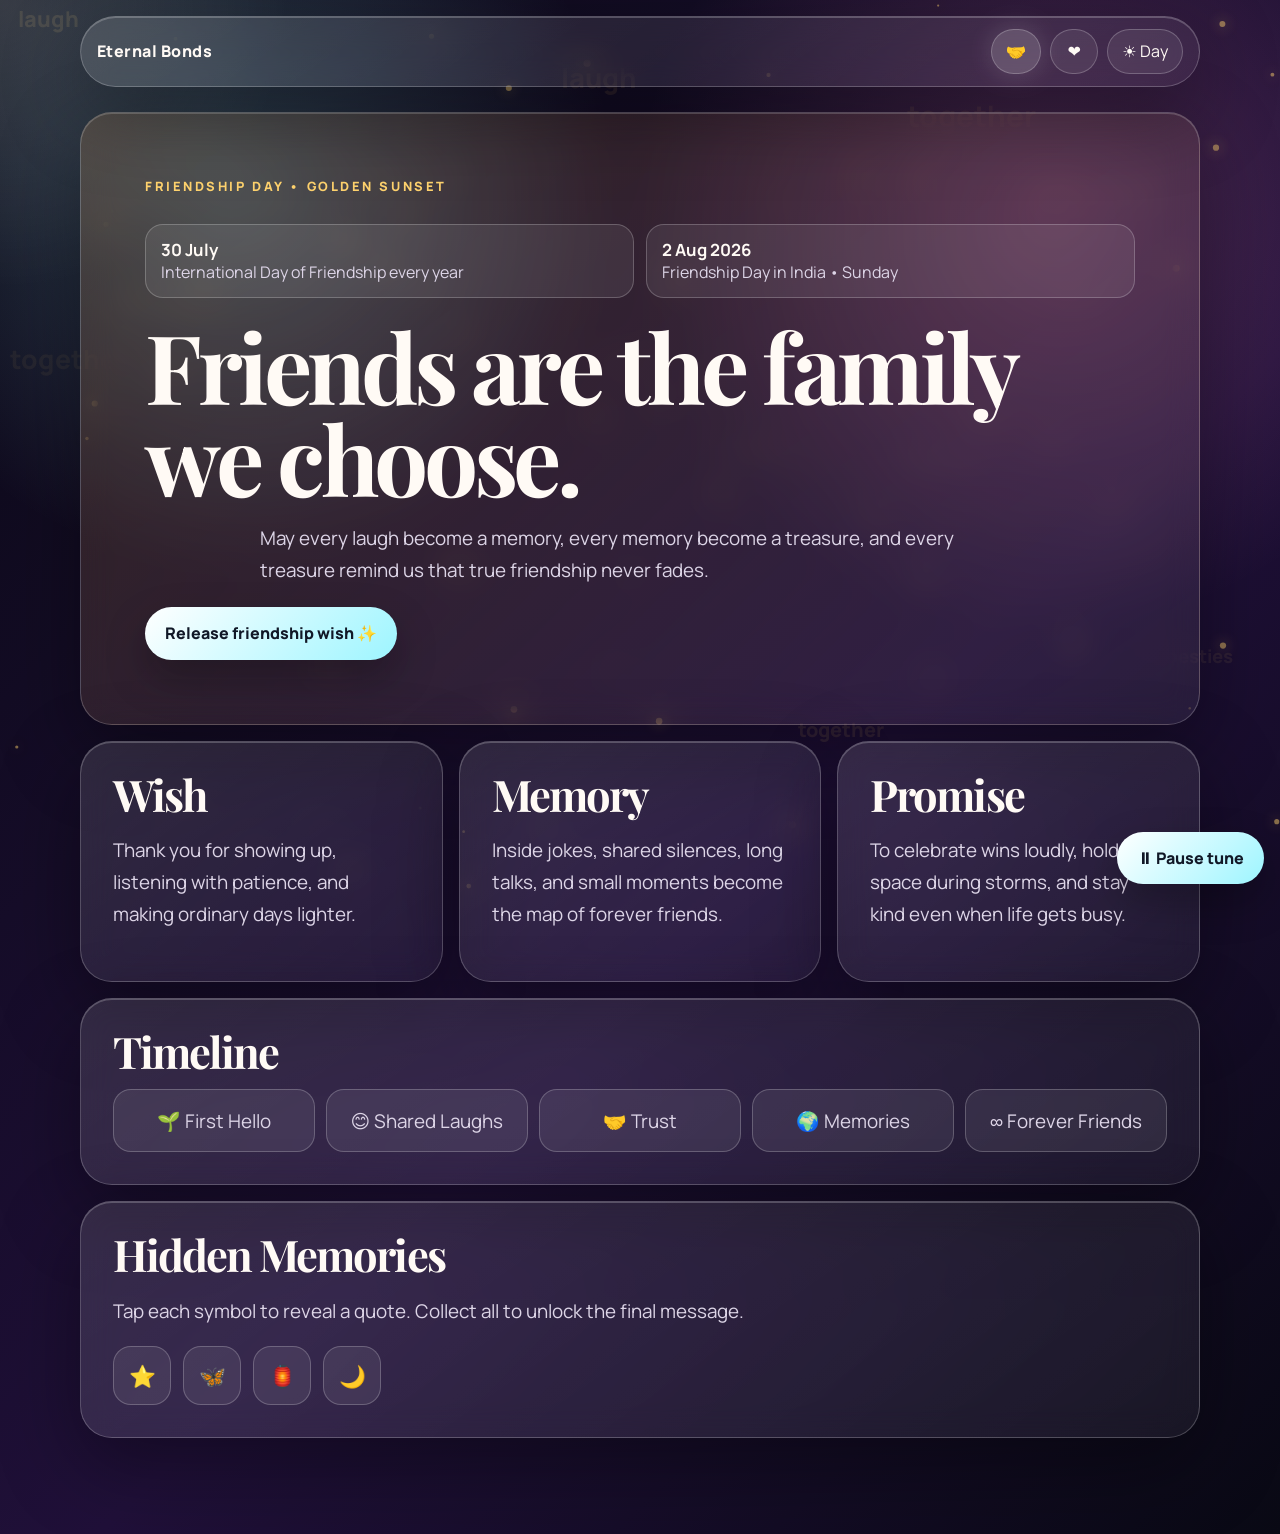
==== commit f16a0237: "Add dates and stabilize tune controls" ====
--- a/friendship.html
+++ b/friendship.html
@@ -19,6 +19,7 @@
   <main class="page-shell detail-shell friendship-theme">
     <section class="detail-hero glass reveal">
       <p class="eyebrow">Friendship Day • Golden sunset</p>
+      <div class="date-row compact" aria-label="Friendship celebration dates"><span><b>30 July</b> International Day of Friendship every year</span><span><b>2 Aug 2026</b> Friendship Day in India • Sunday</span></div>
       <h1>Friends are the family we choose.</h1>
       <p class="lead">May every laugh become a memory, every memory become a treasure, and every treasure remind us that true friendship never fades.</p>
       <button class="wish-button" type="button" data-burst="friendship">Release friendship wish ✨</button>
--- a/styles.css
+++ b/styles.css
@@ -289,3 +289,28 @@
 @media (prefers-reduced-motion: reduce) {
   *, *::before, *::after { animation-duration: 0.01ms !important; animation-iteration-count: 1 !important; scroll-behavior: auto !important; transition: none !important; }
 }
+.date-row {
+  display: grid;
+  grid-template-columns: repeat(3, minmax(0, 1fr));
+  gap: 0.75rem;
+  margin: 1.6rem 0 0;
+}
+.date-row.compact {
+  grid-template-columns: repeat(auto-fit, minmax(220px, 1fr));
+  margin: 0.9rem 0 1.3rem;
+}
+.date-row span {
+  border: 1px solid var(--line);
+  border-radius: 18px;
+  padding: 0.85rem 0.95rem;
+  color: var(--muted);
+  background: rgba(255,255,255,0.075);
+}
+.date-row b {
+  display: block;
+  color: var(--text);
+  font-size: 1.05rem;
+}
+@media (max-width: 820px) {
+  .date-row { grid-template-columns: 1fr; }
+}
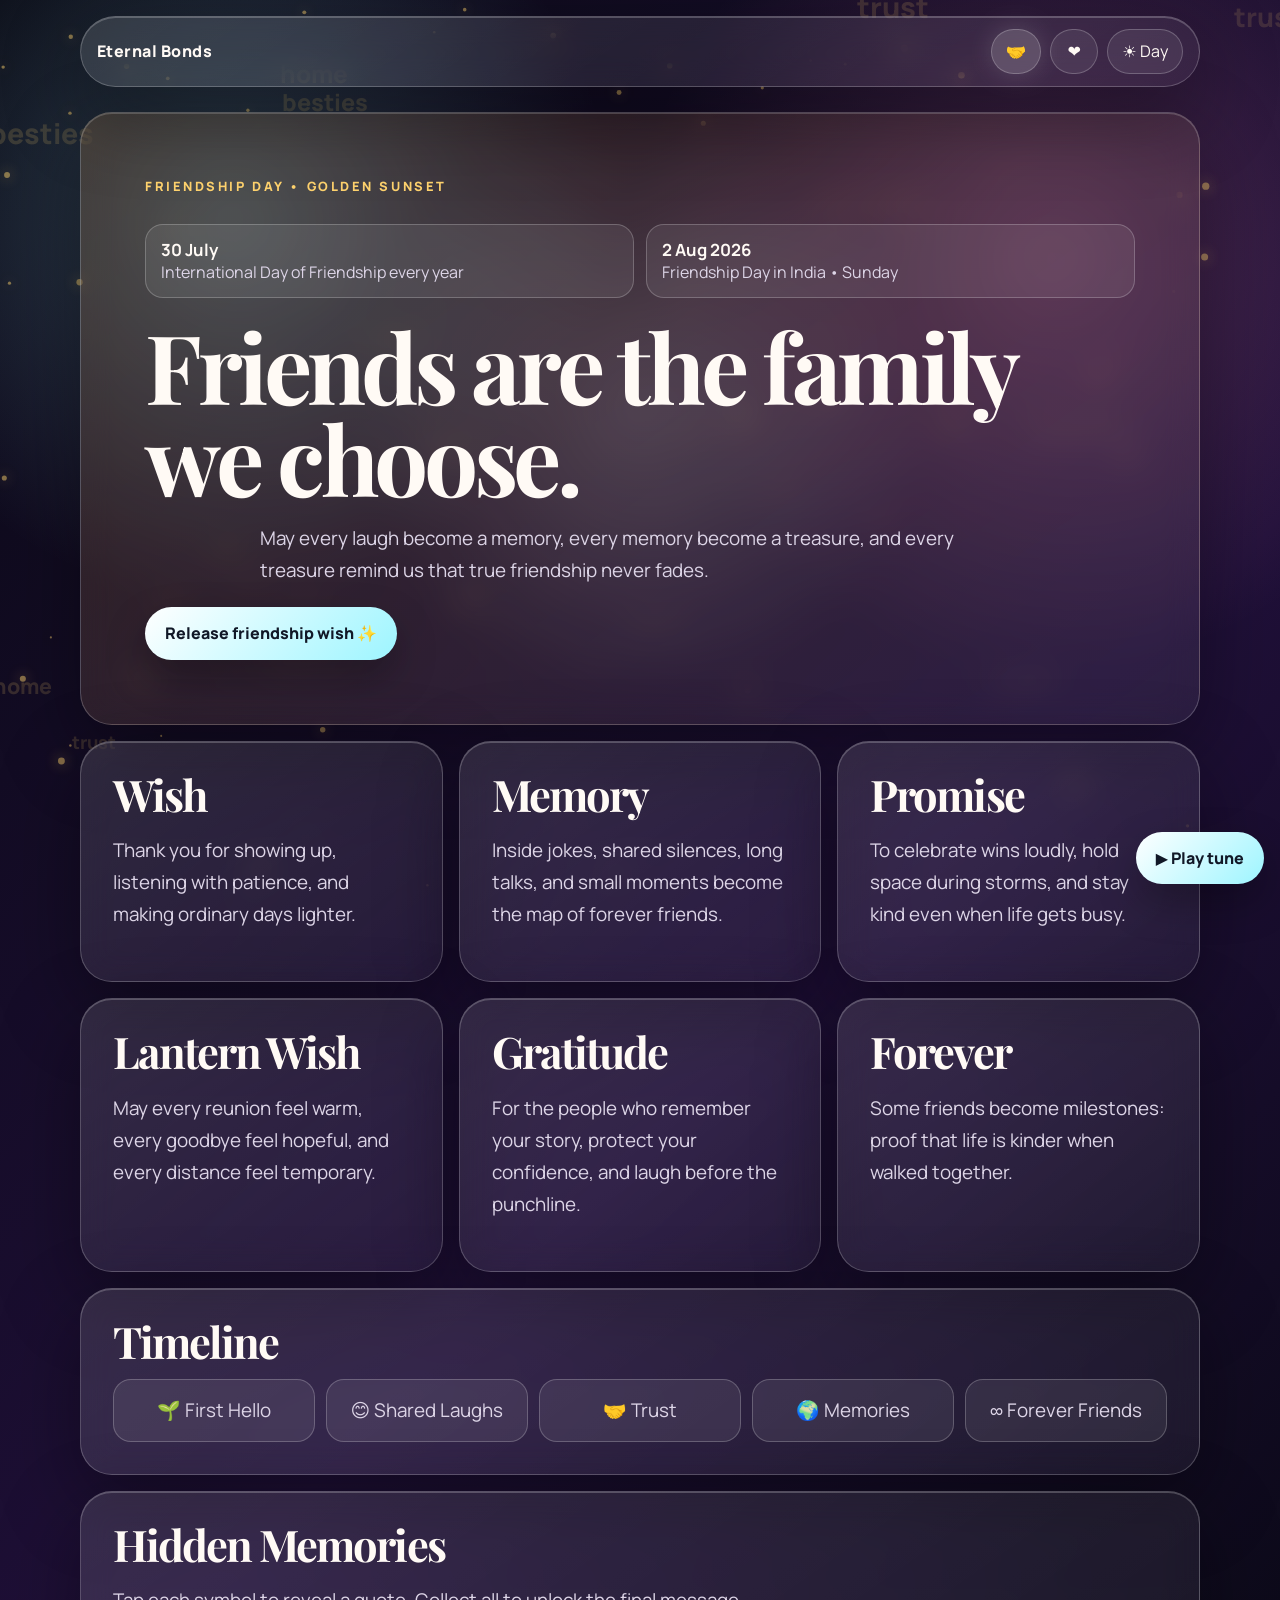
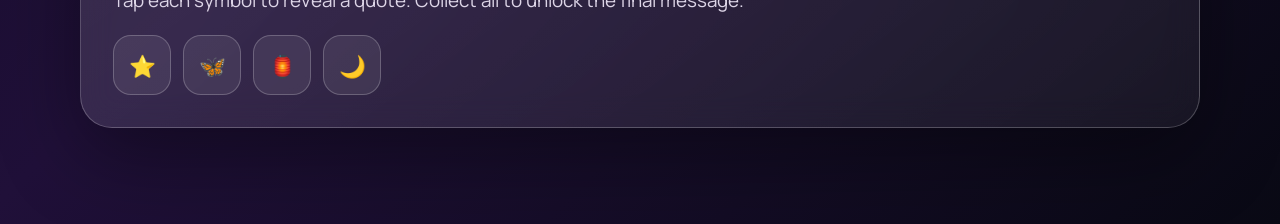
==== commit ae78f74b: "Use local audio and fixed desktop layout" ====
--- a/friendship.html
+++ b/friendship.html
@@ -2,7 +2,7 @@
 <html lang="en">
 <head>
   <meta charset="utf-8" />
-  <meta name="viewport" content="width=device-width, initial-scale=1" />
+  <meta name="viewport" content="width=1200, initial-scale=1" />
   <title>Friendship Day — Eternal Bonds</title>
   <link rel="preconnect" href="https://fonts.googleapis.com">
   <link rel="preconnect" href="https://fonts.gstatic.com" crossorigin>
@@ -12,7 +12,7 @@
 <body data-page="friendship" data-theme="night">
   <canvas id="ambience" aria-hidden="true"></canvas>
   <div class="spotlight" aria-hidden="true"></div>
-  <iframe class="youtube-audio" src="https://www.youtube.com/embed/I3OJUwILelU?enablejsapi=1&autoplay=1&loop=1&playlist=I3OJUwILelU&playsinline=1&controls=0" title="Background tune" allow="autoplay; encrypted-media" referrerpolicy="strict-origin-when-cross-origin"></iframe>
+  <audio class="site-audio" src="files/Inner_Peace.mp3" preload="auto" autoplay loop></audio>
 
   <nav class="top-nav glass"><a class="brand" href="index.html">Eternal Bonds</a><div class="nav-actions"><a class="nav-icon active" href="friendship.html">🤝</a><a class="nav-icon" href="girlfriend.html">❤️</a><button class="theme-toggle" type="button">☀️ Day</button></div></nav>
 
@@ -29,6 +29,9 @@
       <article class="info-card glass reveal"><h2>Wish</h2><p>Thank you for showing up, listening with patience, and making ordinary days lighter.</p></article>
       <article class="info-card glass reveal"><h2>Memory</h2><p>Inside jokes, shared silences, long talks, and small moments become the map of forever friends.</p></article>
       <article class="info-card glass reveal"><h2>Promise</h2><p>To celebrate wins loudly, hold space during storms, and stay kind even when life gets busy.</p></article>
+      <article class="info-card glass reveal"><h2>Lantern Wish</h2><p>May every reunion feel warm, every goodbye feel hopeful, and every distance feel temporary.</p></article>
+      <article class="info-card glass reveal"><h2>Gratitude</h2><p>For the people who remember your story, protect your confidence, and laugh before the punchline.</p></article>
+      <article class="info-card glass reveal"><h2>Forever</h2><p>Some friends become milestones: proof that life is kinder when walked together.</p></article>
     </section>
 
     <section class="timeline glass reveal"><h2>Timeline</h2><div class="timeline-steps"><span>🌱 First Hello</span><span>😊 Shared Laughs</span><span>🤝 Trust</span><span>🌍 Memories</span><span>∞ Forever Friends</span></div></section>
--- a/styles.css
+++ b/styles.css
@@ -32,7 +32,8 @@
 body {
   margin: 0;
   min-height: 100svh;
-  overflow-x: hidden;
+  min-width: 1180px;
+  overflow-x: auto;
   color: var(--text);
   background:
     radial-gradient(circle at 18% 12%, rgba(157, 245, 255, 0.24), transparent 24rem),
@@ -44,7 +45,8 @@
   background:
     radial-gradient(circle at 18% 12%, rgba(255, 211, 110, 0.28), transparent 24rem),
     radial-gradient(circle at 84% 16%, rgba(255, 139, 198, 0.18), transparent 28rem),
-    linear-gradient(135deg, #fff7e8, #ecfbff 55%, #ffeef7);
+    radial-gradient(circle at 50% 40%, rgba(45, 31, 82, 0.16), transparent 34rem),
+    linear-gradient(135deg, #f7ead1, #d9f6ff 55%, #ffe0f0);
 }
 
 a { color: inherit; text-decoration: none; }
@@ -62,13 +64,12 @@
   background: radial-gradient(circle at var(--mx, 50%) var(--my, 45%), rgba(255,255,255,0.16), transparent 18rem);
   mix-blend-mode: screen;
 }
-.youtube-audio {
+.site-audio {
   position: fixed;
   width: 1px;
   height: 1px;
   opacity: 0;
   pointer-events: none;
-  border: 0;
 }
 
 .glass {
@@ -276,16 +277,6 @@
 .reveal { opacity: 0; transform: translateY(24px); transition: 0.55s ease; }
 .reveal.visible { opacity: 1; transform: none; }
 
-@media (max-width: 820px) {
-  .top-nav { border-radius: 24px; align-items: flex-start; }
-  .nav-actions { flex-wrap: wrap; justify-content: flex-end; }
-  .choice-grid,
-  .content-grid,
-  .timeline-steps { grid-template-columns: 1fr; }
-  .detail-hero { min-height: auto; }
-  .moon { opacity: 0.35; }
-}
-
 @media (prefers-reduced-motion: reduce) {
   *, *::before, *::after { animation-duration: 0.01ms !important; animation-iteration-count: 1 !important; scroll-behavior: auto !important; transition: none !important; }
 }
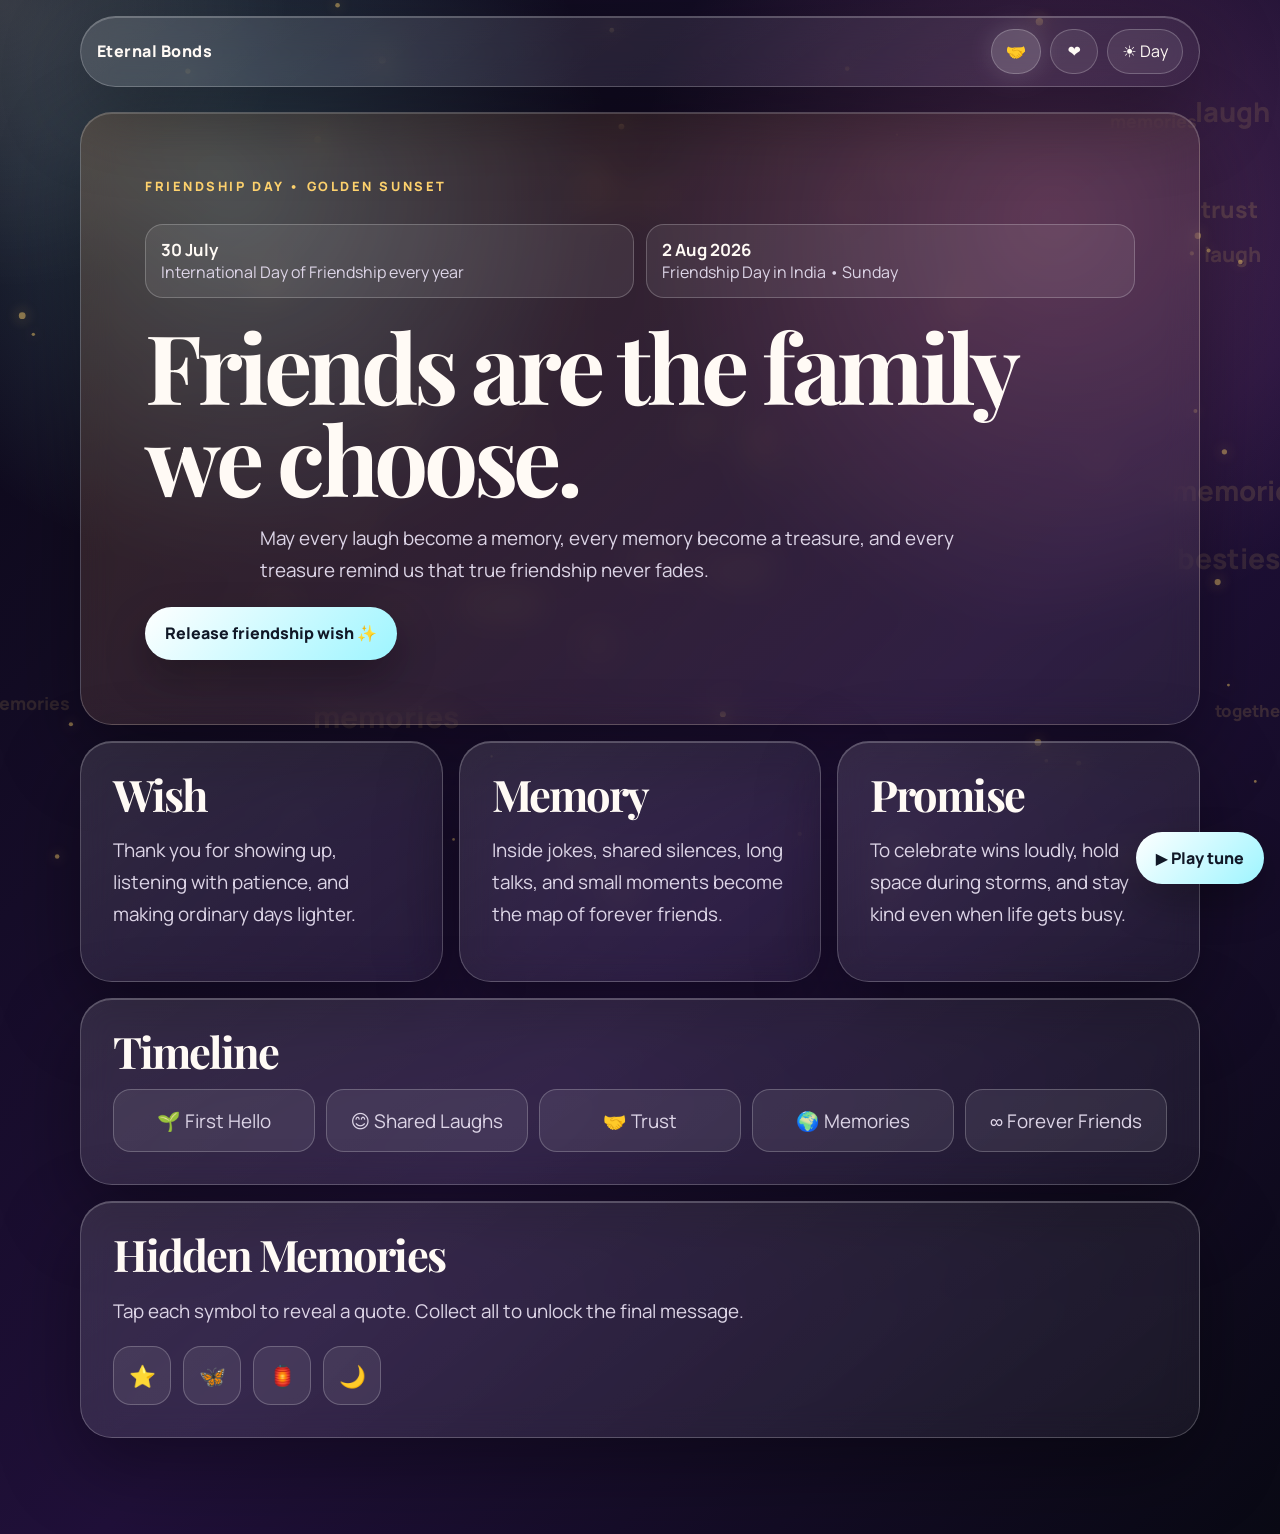
==== commit de817355: "Update friendship.html" ====
--- a/friendship.html
+++ b/friendship.html
@@ -2,7 +2,7 @@
 <html lang="en">
 <head>
   <meta charset="utf-8" />
-  <meta name="viewport" content="width=1200, initial-scale=1" />
+  <meta name="viewport" content="width=device-width, initial-scale=1" />
   <title>Friendship Day — Eternal Bonds</title>
   <link rel="preconnect" href="https://fonts.googleapis.com">
   <link rel="preconnect" href="https://fonts.gstatic.com" crossorigin>
@@ -29,9 +29,6 @@
       <article class="info-card glass reveal"><h2>Wish</h2><p>Thank you for showing up, listening with patience, and making ordinary days lighter.</p></article>
       <article class="info-card glass reveal"><h2>Memory</h2><p>Inside jokes, shared silences, long talks, and small moments become the map of forever friends.</p></article>
       <article class="info-card glass reveal"><h2>Promise</h2><p>To celebrate wins loudly, hold space during storms, and stay kind even when life gets busy.</p></article>
-      <article class="info-card glass reveal"><h2>Lantern Wish</h2><p>May every reunion feel warm, every goodbye feel hopeful, and every distance feel temporary.</p></article>
-      <article class="info-card glass reveal"><h2>Gratitude</h2><p>For the people who remember your story, protect your confidence, and laugh before the punchline.</p></article>
-      <article class="info-card glass reveal"><h2>Forever</h2><p>Some friends become milestones: proof that life is kinder when walked together.</p></article>
     </section>
 
     <section class="timeline glass reveal"><h2>Timeline</h2><div class="timeline-steps"><span>🌱 First Hello</span><span>😊 Shared Laughs</span><span>🤝 Trust</span><span>🌍 Memories</span><span>∞ Forever Friends</span></div></section>
